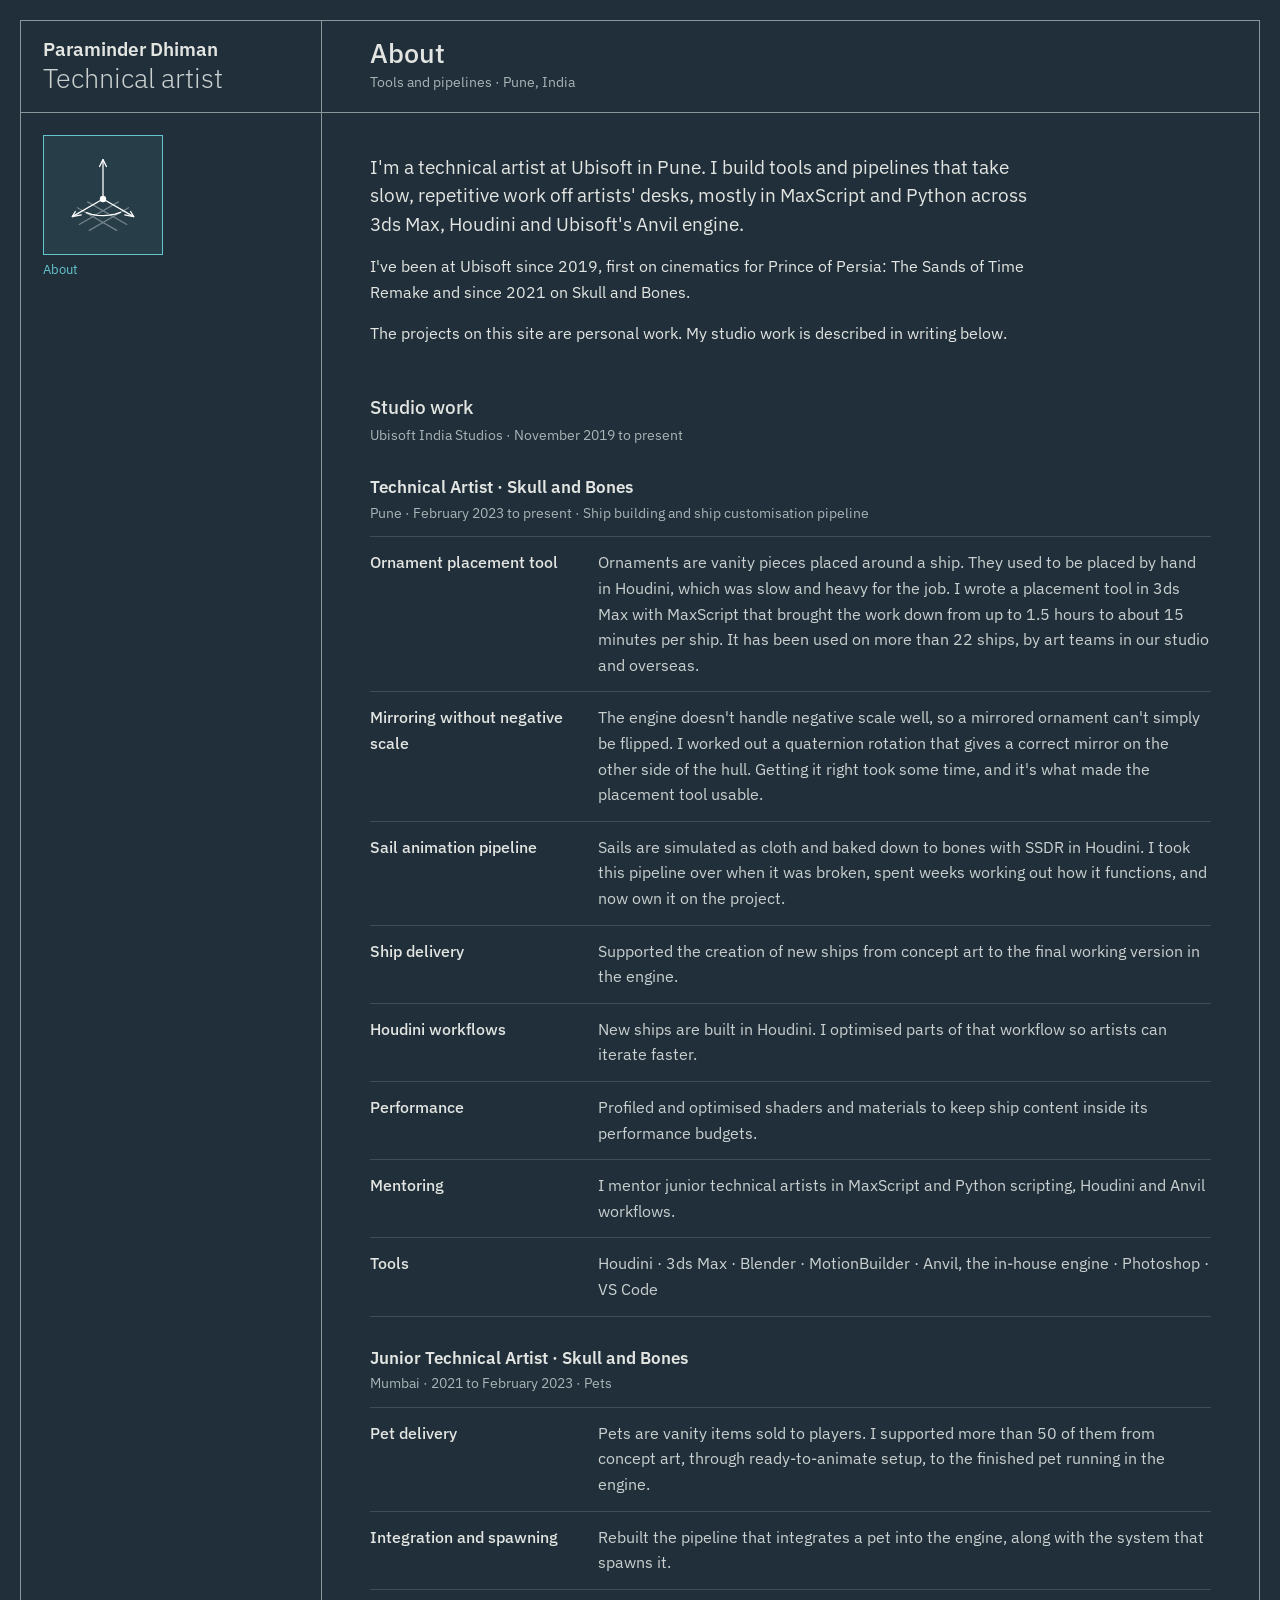
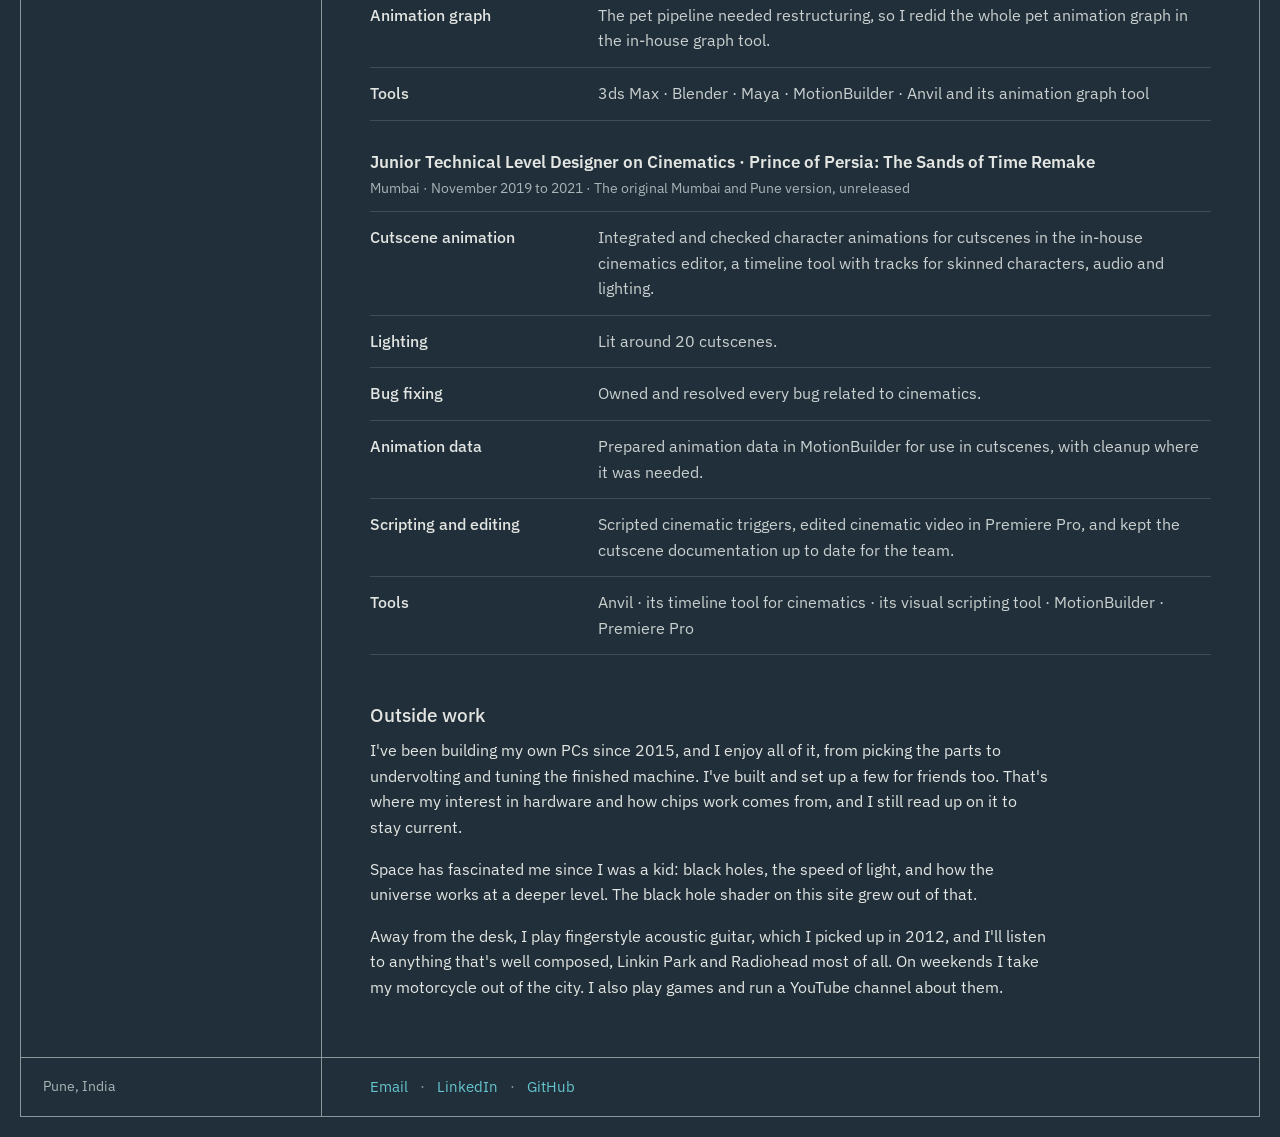
==== index.html @ 0caae8df "Added the outside work section" ====
<!doctype html>
<html lang="en">
<head>
  <meta charset="utf-8">
  <meta name="viewport" content="width=device-width, initial-scale=1">
  <title>Paraminder Dhiman · Technical artist</title>
  <meta name="description" content="Technical artist at Ubisoft Pune. Tools and pipelines in MaxScript and Python across 3ds Max, Houdini and Unreal Engine.">
  <link rel="icon" href="favicon.svg" type="image/svg+xml">
  <link rel="stylesheet" href="css/site.css">
</head>
<body data-page="about">

<div class="sheet">

  <header class="masthead">
    <a href="index.html">
      <span class="name">Paraminder Dhiman</span>
      <span class="role">Technical artist</span>
    </a>
  </header>

  <div class="pagehead">
    <h1>About</h1>
    <p class="meta">Tools and pipelines · Pune, India</p>
  </div>

  <nav class="rail" aria-label="Pages">
    <ul class="tiles" id="tiles"></ul>
    <noscript><p><a href="index.html">About</a></p></noscript>
  </nav>

  <main>
    <div class="prose">
      <p class="lead">I'm a technical artist at Ubisoft in Pune. I build tools and pipelines that take slow, repetitive work off artists' desks, mostly in MaxScript and Python across 3ds Max, Houdini and Ubisoft's Anvil engine.</p>
      <p>I've been at Ubisoft since 2019, first on cinematics for Prince of Persia: The Sands of Time Remake and since 2021 on Skull and Bones.</p>
      <p>The projects on this site are personal work. My studio work is described in writing below.</p>
    </div>

    <section id="studio">
      <h2>Studio work</h2>
      <p class="section-meta">Ubisoft India Studios · November 2019 to present</p>

      <article class="role-block">
        <h3>Technical Artist · Skull and Bones</h3>
        <p class="meta">Pune · February 2023 to present · Ship building and ship customisation pipeline</p>
        <dl class="entries">
          <div>
            <dt>Ornament placement tool</dt>
            <dd>Ornaments are vanity pieces placed around a ship. They used to be placed by hand in Houdini, which was slow and heavy for the job. I wrote a placement tool in 3ds Max with MaxScript that brought the work down from up to 1.5 hours to about 15 minutes per ship. It has been used on more than 22 ships, by art teams in our studio and overseas.</dd>
          </div>
          <div>
            <dt>Mirroring without negative scale</dt>
            <dd>The engine doesn't handle negative scale well, so a mirrored ornament can't simply be flipped. I worked out a quaternion rotation that gives a correct mirror on the other side of the hull. Getting it right took some time, and it's what made the placement tool usable.</dd>
          </div>
          <div>
            <dt>Sail animation pipeline</dt>
            <dd>Sails are simulated as cloth and baked down to bones with SSDR in Houdini. I took this pipeline over when it was broken, spent weeks working out how it functions, and now own it on the project.</dd>
          </div>
          <div>
            <dt>Ship delivery</dt>
            <dd>Supported the creation of new ships from concept art to the final working version in the engine.</dd>
          </div>
          <div>
            <dt>Houdini workflows</dt>
            <dd>New ships are built in Houdini. I optimised parts of that workflow so artists can iterate faster.</dd>
          </div>
          <div>
            <dt>Performance</dt>
            <dd>Profiled and optimised shaders and materials to keep ship content inside its performance budgets.</dd>
          </div>
          <div>
            <dt>Mentoring</dt>
            <dd>I mentor junior technical artists in MaxScript and Python scripting, Houdini and Anvil workflows.</dd>
          </div>
          <div>
            <dt>Tools</dt>
            <dd>Houdini · 3ds Max · Blender · MotionBuilder · Anvil, the in-house engine · Photoshop · VS Code</dd>
          </div>
        </dl>
      </article>

      <article class="role-block">
        <h3>Junior Technical Artist · Skull and Bones</h3>
        <p class="meta">Mumbai · 2021 to February 2023 · Pets</p>
        <dl class="entries">
          <div>
            <dt>Pet delivery</dt>
            <dd>Pets are vanity items sold to players. I supported more than 50 of them from concept art, through ready-to-animate setup, to the finished pet running in the engine.</dd>
          </div>
          <div>
            <dt>Integration and spawning</dt>
            <dd>Rebuilt the pipeline that integrates a pet into the engine, along with the system that spawns it.</dd>
          </div>
          <div>
            <dt>Animation graph</dt>
            <dd>The pet pipeline needed restructuring, so I redid the whole pet animation graph in the in-house graph tool.</dd>
          </div>
          <div>
            <dt>Tools</dt>
            <dd>3ds Max · Blender · Maya · MotionBuilder · Anvil and its animation graph tool</dd>
          </div>
        </dl>
      </article>

      <article class="role-block">
        <h3>Junior Technical Level Designer on Cinematics · Prince of Persia: The Sands of Time Remake</h3>
        <p class="meta">Mumbai · November 2019 to 2021 · The original Mumbai and Pune version, unreleased</p>
        <dl class="entries">
          <div>
            <dt>Cutscene animation</dt>
            <dd>Integrated and checked character animations for cutscenes in the in-house cinematics editor, a timeline tool with tracks for skinned characters, audio and lighting.</dd>
          </div>
          <div>
            <dt>Lighting</dt>
            <dd>Lit around 20 cutscenes.</dd>
          </div>
          <div>
            <dt>Bug fixing</dt>
            <dd>Owned and resolved every bug related to cinematics.</dd>
          </div>
          <div>
            <dt>Animation data</dt>
            <dd>Prepared animation data in MotionBuilder for use in cutscenes, with cleanup where it was needed.</dd>
          </div>
          <div>
            <dt>Scripting and editing</dt>
            <dd>Scripted cinematic triggers, edited cinematic video in Premiere Pro, and kept the cutscene documentation up to date for the team.</dd>
          </div>
          <div>
            <dt>Tools</dt>
            <dd>Anvil · its timeline tool for cinematics · its visual scripting tool · MotionBuilder · Premiere Pro</dd>
          </div>
        </dl>
      </article>
    </section>

    <section id="work">
      <h2>Personal projects</h2>
      <ul class="work" id="work-list"></ul>
    </section>

    <section id="outside">
      <h2>Outside work</h2>
      <div class="prose">
        <p>I've been building my own PCs since 2015, and I enjoy all of it, from picking the parts to undervolting and tuning the finished machine. I've built and set up a few for friends too. That's where my interest in hardware and how chips work comes from, and I still read up on it to stay current.</p>
        <p>Space has fascinated me since I was a kid: black holes, the speed of light, and how the universe works at a deeper level. The black hole shader on this site grew out of that.</p>
        <p>Away from the desk, I play fingerstyle acoustic guitar, which I picked up in 2012, and I'll listen to anything that's well composed, Linkin Park and Radiohead most of all. On weekends I take my motorcycle out of the city. I also play games and run a YouTube channel about them.</p>
      </div>
    </section>
  </main>

  <div class="foot-place">Pune, India</div>

  <footer class="foot-links">
    <a href="mailto:paramindersd@gmail.com">Email</a>
    <span class="dot" aria-hidden="true">·</span>
    <a href="https://www.linkedin.com/in/paraminder-dhiman">LinkedIn</a>
    <span class="dot" aria-hidden="true">·</span>
    <a href="https://github.com/paraminder-dhiman">GitHub</a>
  </footer>

</div>

<script src="js/projects.js"></script>
<script src="js/site.js"></script>
</body>
</html>
---- css/site.css ----
/* Paraminder Dhiman · portfolio
   One stylesheet for every page. Colours and sizes live in :root. */

@font-face { font-family: "IBM Plex Sans"; font-weight: 300; font-display: swap; src: url("../fonts/ibm-plex-sans-latin-300-normal.woff2") format("woff2"); }
@font-face { font-family: "IBM Plex Sans"; font-weight: 400; font-display: swap; src: url("../fonts/ibm-plex-sans-latin-400-normal.woff2") format("woff2"); }
@font-face { font-family: "IBM Plex Sans"; font-weight: 500; font-display: swap; src: url("../fonts/ibm-plex-sans-latin-500-normal.woff2") format("woff2"); }
@font-face { font-family: "IBM Plex Sans"; font-weight: 600; font-display: swap; src: url("../fonts/ibm-plex-sans-latin-600-normal.woff2") format("woff2"); }

:root {
  --ground: #212f3a;      /* page background */
  --rule: #8a979b;        /* frame lines */
  --hair: #3d4e59;        /* quiet dividers inside the content */
  --text: #e2e5e1;
  --soft: #c9d0cf;        /* tiles and the role line */
  --muted: #a9b4b6;       /* captions and secondary text */
  --accent: #63c5ce;
  --accent-hi: #9be0e6;
  --rail: 300px;          /* width of the tile column */
  --edge: 20px;           /* space between the frame and the window */
}

* { box-sizing: border-box; }

html { background: var(--ground); }

body {
  margin: 0;
  background: var(--ground);
  color: var(--text);
  font: 400 16px/1.6 "IBM Plex Sans", system-ui, sans-serif;
  -webkit-text-size-adjust: 100%;
}

::selection { background: var(--accent); color: var(--ground); }

a { color: var(--accent); text-underline-offset: 3px; }
a:hover { color: var(--accent-hi); }
a:focus-visible { outline: 2px solid var(--accent); outline-offset: 3px; }

/* ---------- The frame ----------
   A grid whose 1px gaps show the rule colour behind it. */

.sheet {
  margin: var(--edge);
  min-height: calc(100vh - 2 * var(--edge));
  min-height: calc(100dvh - 2 * var(--edge));
  display: grid;
  grid-template-columns: var(--rail) minmax(0, 1fr);
  grid-template-rows: auto 1fr auto;
  gap: 1px;
  background: var(--rule);
  border: 1px solid var(--rule);
}

.sheet > * { background: var(--ground); min-width: 0; }

/* ---------- Header ---------- */

.masthead { padding: 16px 22px 18px; }
.masthead a { display: block; color: var(--text); text-decoration: none; }
.masthead .name { display: block; font-size: 19px; font-weight: 600; line-height: 1.3; }
.masthead .role { display: block; font-size: 27px; font-weight: 300; line-height: 1.15; color: var(--soft); }
.masthead a:hover .name,
.masthead a:hover .role { color: var(--accent); }

.pagehead { padding: 16px 48px 18px; display: flex; flex-direction: column; justify-content: center; }
.pagehead h1 { margin: 0; font-size: 27px; font-weight: 500; line-height: 1.2; }
.pagehead .meta { margin: 2px 0 0; font-size: 14px; color: var(--muted); }

/* ---------- Tile rail ---------- */

.rail { padding: 22px; }

.tiles {
  list-style: none;
  margin: 0;
  padding: 0;
  display: grid;
  grid-template-columns: repeat(2, minmax(0, 1fr));
  gap: 18px 16px;
}

.tile { display: block; color: var(--soft); text-decoration: none; }
.tile:hover, .tile:focus-visible { color: var(--accent); }

.tile-box {
  position: relative;
  display: block;
  aspect-ratio: 1 / 1;
  border: 1px solid currentColor;
  overflow: hidden;
}

/* Line art: white lines on a clear background, toned down a little until hovered. */
.tile-line {
  position: absolute;
  inset: 0;
  width: 100%;
  height: 100%;
  opacity: 0.8;
}
.tile:hover .tile-line,
.tile:focus-visible .tile-line,
.tile[aria-current] .tile-line { opacity: 1; }

/* Rendered image: hidden until hover, keyboard focus, or the tile's own page. */
.tile-img {
  position: absolute;
  inset: 0;
  width: 100%;
  height: 100%;
  object-fit: cover;
  opacity: 0;
  transition: opacity 0.18s ease;
}
.tile:hover .tile-img,
.tile:focus-visible .tile-img,
.tile[aria-current] .tile-img { opacity: 1; }

.tile-name { display: block; margin-top: 7px; font-size: 13px; line-height: 1.3; }

.tile[aria-current] { color: var(--accent); }
.tile[aria-current] .tile-box { background: rgba(99, 197, 206, 0.09); }

/* Draft and planned projects only ever appear in a local preview. */
.tile.is-planned { opacity: 0.55; cursor: default; }
.tile.is-planned:hover { color: var(--soft); }
.tile.is-planned:hover .tile-line { opacity: 0.8; }
.tag { color: var(--muted); }

/* ---------- Content ---------- */

main { padding: 40px 48px 56px; }

.prose { max-width: 680px; }
.prose p { margin: 0 0 16px; }
.prose p:last-child { margin-bottom: 0; }
.lead { font-size: 19px; line-height: 1.5; }

h2 { margin: 48px 0 10px; font-size: 19px; font-weight: 500; line-height: 1.3; }

.work { list-style: none; margin: 0; padding: 0; max-width: 700px; border-top: 1px solid var(--hair); }
.work li { border-bottom: 1px solid var(--hair); }
.work a, .work .row {
  display: flex;
  flex-wrap: wrap;
  justify-content: space-between;
  align-items: baseline;
  gap: 4px 24px;
  padding: 13px 0;
  text-decoration: none;
}
.work .w-title { font-size: 17px; }
.work .w-meta { font-size: 14px; color: var(--muted); }
.work .row { color: var(--muted); }

.empty { color: var(--muted); max-width: 680px; }

/* Images, clips and captions on project pages. */
figure { margin: 28px 0; max-width: 760px; }
figure img, figure video { display: block; width: 100%; height: auto; }
figcaption { margin-top: 8px; font-size: 14px; color: var(--muted); }

/* ---------- Studio work on the About page, and spec lists on project pages ---------- */

.section-meta { margin: -6px 0 0; font-size: 14px; color: var(--muted); }

.role-block { margin-top: 30px; max-width: 860px; }
.role-block h3 { margin: 0; font-size: 17px; font-weight: 600; line-height: 1.35; }
.role-block .meta { margin: 3px 0 12px; font-size: 14px; color: var(--muted); }

/* A two-column list: a short label on the left, the detail on the right. */
.entries { margin: 0; max-width: 860px; border-top: 1px solid var(--hair); }
.entries > div {
  display: grid;
  grid-template-columns: 200px minmax(0, 1fr);
  gap: 4px 28px;
  padding: 13px 0;
  border-bottom: 1px solid var(--hair);
}
.entries dt { font-weight: 500; }
.entries dd { margin: 0; color: var(--soft); }

/* ---------- Diagrams ---------- */

.diagram { margin: 20px 0 8px; max-width: 860px; overflow-x: auto; }
.diagram svg { display: block; width: 100%; min-width: 640px; height: auto; font-family: inherit; }
.diagram .box { fill: none; stroke: var(--rule); stroke-width: 1; }
.diagram .chip { fill: rgba(99, 197, 206, 0.07); stroke: var(--hair); stroke-width: 1; }
.diagram .wire { fill: none; stroke: var(--muted); stroke-width: 1; }
.diagram .head { fill: var(--muted); }
.diagram text { fill: var(--text); font-size: 13px; }
.diagram .t-title { font-weight: 600; }
.diagram .t-soft { fill: var(--muted); font-size: 12px; }
.caption { margin: 0; font-size: 14px; color: var(--muted); max-width: 680px; }

/* ---------- Footer ---------- */

.foot-place { padding: 6px 22px; display: flex; align-items: center; font-size: 14px; color: var(--muted); }

.foot-links { padding: 6px 48px; display: flex; flex-wrap: wrap; align-items: center; gap: 0 12px; font-size: 15px; }
.foot-links a { display: inline-block; padding: 11px 0; text-decoration: none; }
.foot-links .dot { color: var(--rule); }

/* ---------- Small screens ----------
   One column: name, tiles, page title, content, footer. */

@media (max-width: 760px) {
  :root { --edge: 10px; }
  .sheet { grid-template-columns: minmax(0, 1fr); grid-template-rows: none; }
  .masthead { order: 1; padding: 14px 18px 16px; }
  .rail { order: 2; padding: 16px 18px; }
  .pagehead { order: 3; padding: 14px 18px 16px; }
  main { order: 4; padding: 26px 18px 40px; }
  .foot-place { order: 5; padding: 12px 18px; }
  .foot-links { order: 6; padding: 4px 18px; }
  .tiles { grid-template-columns: repeat(auto-fill, minmax(76px, 1fr)); gap: 14px 12px; }
  .masthead .role, .pagehead h1 { font-size: 24px; }
  .entries > div { grid-template-columns: minmax(0, 1fr); }
}

@media (prefers-reduced-motion: reduce) {
  .tile-img { transition: none; }
}
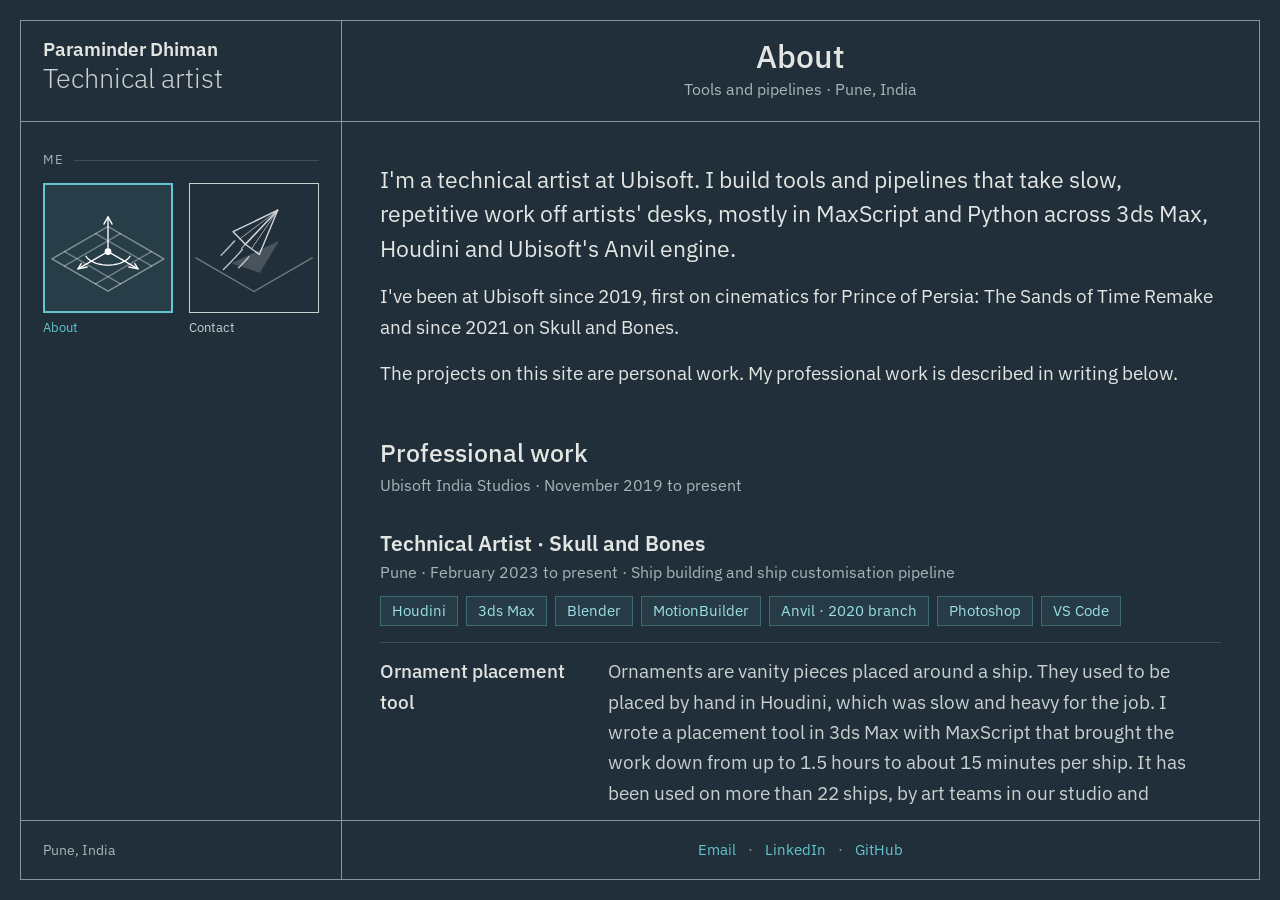
==== commit 717d32ab: "Added contact page with few text changes and pdf" ====
--- a/index.html
+++ b/index.html
@@ -4,7 +4,7 @@
   <meta charset="utf-8">
   <meta name="viewport" content="width=device-width, initial-scale=1">
   <title>Paraminder Dhiman · Technical artist</title>
-  <meta name="description" content="Technical artist at Ubisoft Pune. Tools and pipelines in MaxScript and Python across 3ds Max, Houdini and Unreal Engine.">
+  <meta name="description" content="Technical artist at Ubisoft. Tools and pipelines in MaxScript and Python across 3ds Max, Houdini and Unreal Engine.">
   <link rel="icon" href="favicon.svg" type="image/svg+xml">
   <link rel="stylesheet" href="css/site.css">
 </head>
@@ -31,18 +31,19 @@
 
   <main>
     <div class="prose">
-      <p class="lead">I'm a technical artist at Ubisoft in Pune. I build tools and pipelines that take slow, repetitive work off artists' desks, mostly in MaxScript and Python across 3ds Max, Houdini and Ubisoft's Anvil engine.</p>
+      <p class="lead">I'm a technical artist at Ubisoft. I build tools and pipelines that take slow, repetitive work off artists' desks, mostly in MaxScript and Python across 3ds Max, Houdini and Ubisoft's Anvil engine.</p>
       <p>I've been at Ubisoft since 2019, first on cinematics for Prince of Persia: The Sands of Time Remake and since 2021 on Skull and Bones.</p>
-      <p>The projects on this site are personal work. My studio work is described in writing below.</p>
+      <p>The projects on this site are personal work. My professional work is described in writing below.</p>
     </div>
 
-    <section id="studio">
-      <h2>Studio work</h2>
+    <section id="professional">
+      <h2>Professional work</h2>
       <p class="section-meta">Ubisoft India Studios · November 2019 to present</p>
 
       <article class="role-block">
         <h3>Technical Artist · Skull and Bones</h3>
         <p class="meta">Pune · February 2023 to present · Ship building and ship customisation pipeline</p>
+        <ul class="tools" aria-label="Tools"><li>Houdini</li><li>3ds Max</li><li>Blender</li><li>MotionBuilder</li><li>Anvil · 2020 branch</li><li>Photoshop</li><li>VS Code</li></ul>
         <dl class="entries">
           <div>
             <dt>Ornament placement tool</dt>
@@ -72,16 +73,13 @@
             <dt>Mentoring</dt>
             <dd>I mentor junior technical artists in MaxScript and Python scripting, Houdini and Anvil workflows.</dd>
           </div>
-          <div>
-            <dt>Tools</dt>
-            <dd>Houdini · 3ds Max · Blender · MotionBuilder · Anvil, the in-house engine · Photoshop · VS Code</dd>
-          </div>
         </dl>
       </article>
 
       <article class="role-block">
         <h3>Junior Technical Artist · Skull and Bones</h3>
         <p class="meta">Mumbai · 2021 to February 2023 · Pets</p>
+        <ul class="tools" aria-label="Tools"><li>3ds Max</li><li>Blender</li><li>Maya</li><li>MotionBuilder</li><li>Anvil · 2020 branch</li><li>Anvil animation graph tool</li></ul>
         <dl class="entries">
           <div>
             <dt>Pet delivery</dt>
@@ -95,16 +93,13 @@
             <dt>Animation graph</dt>
             <dd>The pet pipeline needed restructuring, so I redid the whole pet animation graph in the in-house graph tool.</dd>
           </div>
-          <div>
-            <dt>Tools</dt>
-            <dd>3ds Max · Blender · Maya · MotionBuilder · Anvil and its animation graph tool</dd>
-          </div>
         </dl>
       </article>
 
       <article class="role-block">
-        <h3>Junior Technical Level Designer on Cinematics · Prince of Persia: The Sands of Time Remake</h3>
+        <h3>Junior Technical Level Designer (Cinematics) · Prince of Persia: The Sands of Time Remake</h3>
         <p class="meta">Mumbai · November 2019 to 2021 · The original Mumbai and Pune version, unreleased</p>
+        <ul class="tools" aria-label="Tools"><li>Anvil · 2016 branch</li><li>Anvil cinematics timeline tool</li><li>Anvil visual scripting</li><li>MotionBuilder</li><li>Premiere Pro</li></ul>
         <dl class="entries">
           <div>
             <dt>Cutscene animation</dt>
@@ -125,10 +120,6 @@
           <div>
             <dt>Scripting and editing</dt>
             <dd>Scripted cinematic triggers, edited cinematic video in Premiere Pro, and kept the cutscene documentation up to date for the team.</dd>
-          </div>
-          <div>
-            <dt>Tools</dt>
-            <dd>Anvil · its timeline tool for cinematics · its visual scripting tool · MotionBuilder · Premiere Pro</dd>
           </div>
         </dl>
       </article>
--- a/css/site.css
+++ b/css/site.css
@@ -15,7 +15,9 @@
   --muted: #a9b4b6;       /* captions and secondary text */
   --accent: #63c5ce;
   --accent-hi: #9be0e6;
-  --rail: 300px;          /* width of the tile column */
+  --rail: clamp(320px, 24vw, 460px);   /* width of the tile column · grows with the window, from 320 to 460 */
+  --column: 1200px;       /* widest the text column gets */
+  --side: clamp(28px, 3vw, 48px);      /* space on each side of the text column */
   --edge: 20px;           /* space between the frame and the window */
 }
 
@@ -27,7 +29,7 @@
   margin: 0;
   background: var(--ground);
   color: var(--text);
-  font: 400 16px/1.6 "IBM Plex Sans", system-ui, sans-serif;
+  font: 400 19px/1.6 "IBM Plex Sans", system-ui, sans-serif;
   -webkit-text-size-adjust: 100%;
 }
 
@@ -63,13 +65,13 @@
 .masthead a:hover .name,
 .masthead a:hover .role { color: var(--accent); }
 
-.pagehead { padding: 16px 48px 18px; display: flex; flex-direction: column; justify-content: center; }
-.pagehead h1 { margin: 0; font-size: 27px; font-weight: 500; line-height: 1.2; }
-.pagehead .meta { margin: 2px 0 0; font-size: 14px; color: var(--muted); }
+.pagehead { padding: 16px var(--side) 18px; display: flex; flex-direction: column; justify-content: center; text-align: center; }
+.pagehead h1 { margin: 0; font-size: 32px; font-weight: 500; line-height: 1.2; }
+.pagehead .meta { margin: 2px 0 0; font-size: 16px; color: var(--muted); }
 
 /* ---------- Tile rail ---------- */
 
-.rail { padding: 22px; }
+.rail { padding: clamp(22px, 1.7vw, 28px); }
 
 .tiles {
   list-style: none;
@@ -77,11 +79,11 @@
   padding: 0;
   display: grid;
   grid-template-columns: repeat(2, minmax(0, 1fr));
-  gap: 18px 16px;
+  gap: clamp(18px, 1.4vw, 24px) clamp(16px, 1.25vw, 22px);
 }
 
 .tile { display: block; color: var(--soft); text-decoration: none; }
-.tile:hover, .tile:focus-visible { color: var(--accent); }
+.tile:hover, .tile:focus-visible, .tile.is-hovered { color: var(--accent); }
 
 .tile-box {
   position: relative;
@@ -101,6 +103,7 @@
 }
 .tile:hover .tile-line,
 .tile:focus-visible .tile-line,
+.tile.is-hovered .tile-line,
 .tile[aria-current] .tile-line { opacity: 1; }
 
 /* Rendered image: hidden until hover, keyboard focus, or the tile's own page. */
@@ -113,14 +116,54 @@
   opacity: 0;
   transition: opacity 0.18s ease;
 }
+/* With line drawing on hover, the render waits for the lines before fading in. */
+.draws-on-hover:hover .tile-img { transition-delay: 0.45s; transition-duration: 0.3s; }
+
 .tile:hover .tile-img,
 .tile:focus-visible .tile-img,
+.tile.is-hovered .tile-img,
 .tile[aria-current] .tile-img { opacity: 1; }
 
-.tile-name { display: block; margin-top: 7px; font-size: 13px; line-height: 1.3; }
+.tile-name { display: block; margin-top: 7px; font-size: clamp(13px, 0.95vw, 15px); line-height: 1.3; }
 
 .tile[aria-current] { color: var(--accent); }
 .tile[aria-current] .tile-box { background: rgba(99, 197, 206, 0.09); }
+
+/* Optional · show the render only while hovering, also on the current page's tile.
+   Switched on in js/site.js (RENDER_ON_HOVER_ONLY). Touch screens keep the current page's render,
+   because they have no hover. */
+@media (hover: hover) {
+  .hover-only .tile[aria-current]:not(:hover):not(:focus-visible):not(.is-hovered) .tile-img { opacity: 0; }
+}
+
+/* With the switch on, the current page's tile gets a thicker border instead. */
+.hover-only .tile[aria-current] .tile-box { border-width: 2px; }
+
+/* Group headings in the rail: a small label with a line, spanning both columns. */
+.rail-group {
+  grid-column: 1 / -1;
+  list-style: none;
+  display: flex;
+  align-items: center;
+  gap: 10px;
+  margin: 6px 0 -6px;
+  font-size: 13px;
+  letter-spacing: 0.08em;
+  text-transform: uppercase;
+  color: var(--muted);
+}
+.rail-group:not(:first-child) { margin-top: 10px; }
+.rail-group::after { content: ""; flex: 1; border-top: 1px solid var(--hair); }
+
+/* Hovering and leaving a tile (the effect is picked in js/site.js). */
+.tile.is-leaving .tile-img { opacity: 1; transition: none; }
+@media (hover: hover) { .hover-only .tile.is-leaving[aria-current] .tile-img { opacity: 1; } }
+
+/* lines · the line art draws on top while the render fades underneath */
+.leave-lines .tile.is-leaving .tile-line,
+.leave-lines .tile.is-entering .tile-line { z-index: 1; opacity: 1; }
+.leave-lines .tile.is-leaving .tile-img { animation: tile-fade 0.6s ease-in 0.05s forwards; }
+@keyframes tile-fade { from { opacity: 1; } to { opacity: 0; } }
 
 /* Draft and planned projects only ever appear in a local preview. */
 .tile.is-planned { opacity: 0.55; cursor: default; }
@@ -130,16 +173,22 @@
 
 /* ---------- Content ---------- */
 
-main { padding: 40px 48px 56px; }
-
-.prose { max-width: 680px; }
+/* The content sits in one centred column: the side padding grows so the column is never wider than --column. */
+main {
+  padding-top: 40px;
+  padding-bottom: 56px;
+  padding-left: max(var(--side), calc((100% - var(--column)) / 2));
+  padding-right: max(var(--side), calc((100% - var(--column)) / 2));
+}
+
+.prose { max-width: var(--column); }
 .prose p { margin: 0 0 16px; }
 .prose p:last-child { margin-bottom: 0; }
-.lead { font-size: 19px; line-height: 1.5; }
-
-h2 { margin: 48px 0 10px; font-size: 19px; font-weight: 500; line-height: 1.3; }
-
-.work { list-style: none; margin: 0; padding: 0; max-width: 700px; border-top: 1px solid var(--hair); }
+.lead { font-size: 23px; line-height: 1.5; }
+
+h2 { margin: 48px 0 10px; font-size: 25px; font-weight: 500; line-height: 1.3; }
+
+.work { list-style: none; margin: 0; padding: 0; max-width: var(--column); border-top: 1px solid var(--hair); }
 .work li { border-bottom: 1px solid var(--hair); }
 .work a, .work .row {
   display: flex;
@@ -150,27 +199,73 @@
   padding: 13px 0;
   text-decoration: none;
 }
-.work .w-title { font-size: 17px; }
-.work .w-meta { font-size: 14px; color: var(--muted); }
+.work .w-title { font-size: 20px; }
+.work .w-meta { font-size: 16px; color: var(--muted); }
 .work .row { color: var(--muted); }
-
-.empty { color: var(--muted); max-width: 680px; }
+.work .work-group {
+  padding: 22px 0 8px;
+  font-size: 13px;
+  letter-spacing: 0.08em;
+  text-transform: uppercase;
+  color: var(--muted);
+}
+.work .work-group:first-child { padding-top: 12px; }
+
+/* Tools used in a role: highlighted as small tags under the role line. */
+.tools { list-style: none; margin: 0 0 16px; padding: 0; display: flex; flex-wrap: wrap; gap: 8px; }
+.tools li {
+  padding: 3px 11px;
+  font-size: 15px;
+  line-height: 1.5;
+  color: var(--accent-hi);
+  background: rgba(99, 197, 206, 0.08);
+  border: 1px solid rgba(99, 197, 206, 0.35);
+}
+
+/* The short contact line at the end of every page. */
+.contact-note { margin: 64px 0 0; padding-top: 22px; border-top: 1px solid var(--hair); max-width: var(--column); color: var(--soft); }
+
+/* The Contact page. */
+.contact-actions { display: flex; flex-wrap: wrap; align-items: center; gap: 10px 16px; margin: 28px 0 0; }
+.contact-button {
+  display: inline-block;
+  padding: 5px 14px;
+  font-size: 16px;
+  border: 1px solid var(--accent);
+  color: var(--accent);
+  text-decoration: none;
+}
+.contact-button:hover { background: var(--accent); color: var(--ground); }
+.contact-address { color: var(--text); user-select: all; }
+.contact-hint { font-size: 15px; color: var(--muted); }
+.contact-actions + .contact-actions { margin-top: 14px; }
+.entries.contact-list { margin-top: 36px; max-width: var(--column); }
+.contact-list a { text-decoration: none; }
+
+.empty { color: var(--muted); }
 
 /* Images, clips and captions on project pages. */
-figure { margin: 28px 0; max-width: 760px; }
+figure { margin: 28px 0; }
 figure img, figure video { display: block; width: 100%; height: auto; }
-figcaption { margin-top: 8px; font-size: 14px; color: var(--muted); }
+figcaption { margin-top: 8px; font-size: 16px; color: var(--muted); }
+
+/* Text beside a small screenshot, such as a tool's panel. Stacks on narrow screens. */
+.split { display: grid; grid-template-columns: minmax(0, 1fr) max-content; gap: 40px; align-items: start; max-width: var(--column); }
+.split figure { margin: 4px 0 0; }
+.split figure img { width: 246px; }         /* half the screenshot's pixel width, so it stays sharp on high-density screens */
+.split.wide figure img { width: 380px; }    /* for screenshots taken at the normal interface scale */
+@media (max-width: 760px) { .split { grid-template-columns: 1fr; gap: 20px; } .split figure img { max-width: 100%; height: auto; } }
 
 /* ---------- Studio work on the About page, and spec lists on project pages ---------- */
 
-.section-meta { margin: -6px 0 0; font-size: 14px; color: var(--muted); }
-
-.role-block { margin-top: 30px; max-width: 860px; }
-.role-block h3 { margin: 0; font-size: 17px; font-weight: 600; line-height: 1.35; }
-.role-block .meta { margin: 3px 0 12px; font-size: 14px; color: var(--muted); }
+.section-meta { margin: -6px 0 0; font-size: 16px; color: var(--muted); }
+
+.role-block { margin-top: 30px; }
+.role-block h3 { margin: 0; font-size: 21px; font-weight: 600; line-height: 1.35; }
+.role-block .meta { margin: 3px 0 10px; font-size: 16px; color: var(--muted); }
 
 /* A two-column list: a short label on the left, the detail on the right. */
-.entries { margin: 0; max-width: 860px; border-top: 1px solid var(--hair); }
+.entries { margin: 0; border-top: 1px solid var(--hair); }
 .entries > div {
   display: grid;
   grid-template-columns: 200px minmax(0, 1fr);
@@ -183,7 +278,7 @@
 
 /* ---------- Diagrams ---------- */
 
-.diagram { margin: 20px 0 8px; max-width: 860px; overflow-x: auto; }
+.diagram { margin: 20px 0 8px; overflow-x: auto; }
 .diagram svg { display: block; width: 100%; min-width: 640px; height: auto; font-family: inherit; }
 .diagram .box { fill: none; stroke: var(--rule); stroke-width: 1; }
 .diagram .chip { fill: rgba(99, 197, 206, 0.07); stroke: var(--hair); stroke-width: 1; }
@@ -192,15 +287,78 @@
 .diagram text { fill: var(--text); font-size: 13px; }
 .diagram .t-title { font-weight: 600; }
 .diagram .t-soft { fill: var(--muted); font-size: 12px; }
-.caption { margin: 0; font-size: 14px; color: var(--muted); max-width: 680px; }
+.caption { margin: 0; font-size: 16px; color: var(--muted); }
+
+/* ---------- Video ----------
+   A poster with a play button. Clicking plays the video in place; from disk it opens YouTube. */
+
+.video { margin: 28px 0 8px; }
+.video-link, .video iframe {
+  display: block;
+  position: relative;
+  width: 100%;
+  aspect-ratio: 16 / 9;
+  background: #10181e;
+  border: 1px solid var(--hair);
+  overflow: hidden;
+}
+.video-link img { position: absolute; inset: 0; width: 100%; height: 100%; object-fit: cover; }
+.video-play {
+  position: absolute;
+  left: 50%;
+  top: 50%;
+  width: 64px;
+  height: 64px;
+  margin: -32px 0 0 -32px;
+  display: flex;
+  align-items: center;
+  justify-content: center;
+  border: 1px solid var(--text);
+  background: rgba(33, 47, 58, 0.82);
+  color: var(--text);
+}
+.video-link:hover .video-play, .video-link:focus-visible .video-play { border-color: var(--accent); color: var(--accent); }
+
+.visually-hidden {
+  position: absolute;
+  width: 1px;
+  height: 1px;
+  overflow: hidden;
+  clip-path: inset(50%);
+  white-space: nowrap;
+}
 
 /* ---------- Footer ---------- */
 
 .foot-place { padding: 6px 22px; display: flex; align-items: center; font-size: 14px; color: var(--muted); }
 
-.foot-links { padding: 6px 48px; display: flex; flex-wrap: wrap; align-items: center; gap: 0 12px; font-size: 15px; }
+.foot-links { padding: 6px var(--side); display: flex; flex-wrap: wrap; align-items: center; justify-content: center; gap: 0 12px; font-size: 15px; }
 .foot-links a { display: inline-block; padding: 11px 0; text-decoration: none; }
 .foot-links .dot { color: var(--rule); }
+
+main:focus { outline: none; }   /* the content is focused quietly on load for keyboard scrolling; no ring for that */
+
+/* ---------- Fixed frame on larger screens ----------
+   The frame fills the window and stays put. Only the content scrolls, and the tile rail
+   scrolls on its own once there are more tiles than fit. The header and footer always show.
+   Phones and very short windows keep the normal page scroll below. */
+
+@media (min-width: 761px) and (min-height: 560px) {
+  html, body { height: 100%; overflow: hidden; }
+  .sheet {
+    height: calc(100vh - 2 * var(--edge));
+    height: calc(100dvh - 2 * var(--edge));
+    min-height: 0;
+    grid-template-rows: auto minmax(0, 1fr) auto;
+  }
+  .rail, main {
+    overflow-y: auto;
+    overscroll-behavior: contain;
+    scrollbar-width: thin;
+    scrollbar-color: var(--hair) transparent;
+  }
+
+}
 
 /* ---------- Small screens ----------
    One column: name, tiles, page title, content, footer. */
@@ -216,6 +374,10 @@
   .foot-links { order: 6; padding: 4px 18px; }
   .tiles { grid-template-columns: repeat(auto-fill, minmax(76px, 1fr)); gap: 14px 12px; }
   .masthead .role, .pagehead h1 { font-size: 24px; }
+  body { font-size: 17px; }
+  .lead { font-size: 20px; }
+  h2 { font-size: 22px; }
+  .role-block h3 { font-size: 19px; }
   .entries > div { grid-template-columns: minmax(0, 1fr); }
 }
 
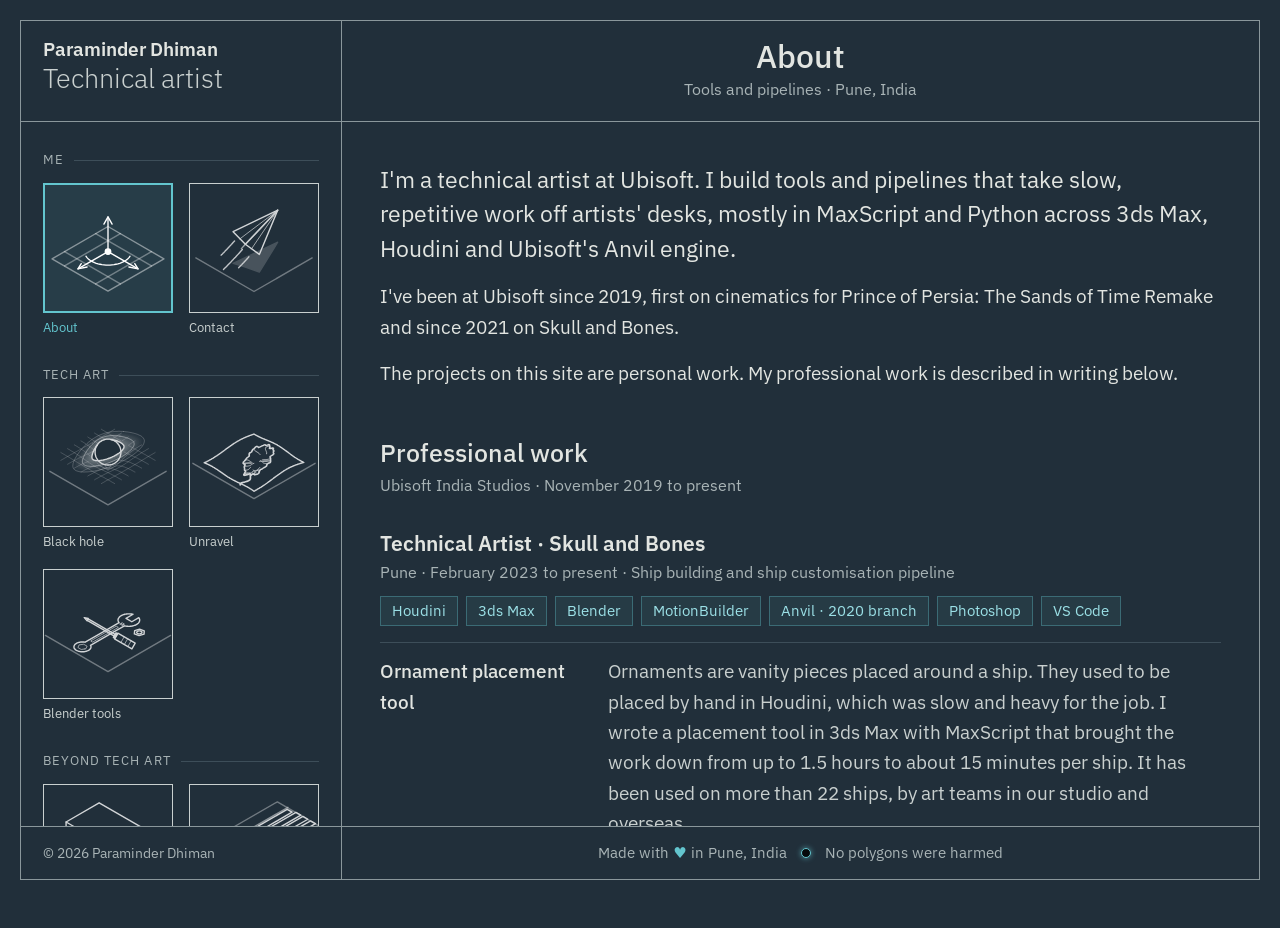
==== commit 06b72907: "Added easter egg in the footer. Added more details on behind this site. Added mobile improvements." ====
--- a/index.html
+++ b/index.html
@@ -140,14 +140,12 @@
     </section>
   </main>
 
-  <div class="foot-place">Pune, India</div>
+  <div class="foot-place">© 2026 Paraminder Dhiman</div>
 
-  <footer class="foot-links">
-    <a href="mailto:paramindersd@gmail.com">Email</a>
-    <span class="dot" aria-hidden="true">·</span>
-    <a href="https://www.linkedin.com/in/paraminder-dhiman">LinkedIn</a>
-    <span class="dot" aria-hidden="true">·</span>
-    <a href="https://github.com/paraminder-dhiman">GitHub</a>
+  <footer class="foot-note">
+    <span class="egg-side">Made with <span class="heart">♥</span> in Pune, India</span>
+    <button class="egg-dot" type="button" aria-label="A very small black hole"></button>
+    <span class="egg-side">No polygons were harmed</span>
   </footer>
 
 </div>
--- a/css/site.css
+++ b/css/site.css
@@ -164,6 +164,9 @@
 .leave-lines .tile.is-entering .tile-line { z-index: 1; opacity: 1; }
 .leave-lines .tile.is-leaving .tile-img { animation: tile-fade 0.6s ease-in 0.05s forwards; }
 @keyframes tile-fade { from { opacity: 1; } to { opacity: 0; } }
+
+/* The phone menu's button and header only show on small screens (see the end of this file). */
+.menu-button, .menu-head { display: none; }
 
 /* Draft and planned projects only ever appear in a local preview. */
 .tile.is-planned { opacity: 0.55; cursor: default; }
@@ -332,9 +335,36 @@
 
 .foot-place { padding: 6px 22px; display: flex; align-items: center; font-size: 14px; color: var(--muted); }
 
-.foot-links { padding: 6px var(--side); display: flex; flex-wrap: wrap; align-items: center; justify-content: center; gap: 0 12px; font-size: 15px; }
-.foot-links a { display: inline-block; padding: 11px 0; text-decoration: none; }
-.foot-links .dot { color: var(--rule); }
+/* The footer line, with a small black hole for a separator. Clicking it is in js/site.js. */
+.foot-note { padding: 14px var(--side); display: flex; flex-wrap: wrap; align-items: center; justify-content: center; gap: 4px 14px; font-size: 15px; color: var(--muted); }
+.foot-note .heart { color: var(--accent); }
+.foot-note { position: relative; isolation: isolate; }   /* the letters, the hole and its effects stack against each other only */
+.egg-side { white-space: nowrap; }
+.egg-ch { display: inline-block; position: relative; z-index: 3; white-space: pre; }
+
+/* The black hole: black, with a teal rim and a soft teal glow. */
+.egg-dot {
+  position: relative;
+  z-index: 2;
+  width: 10px;
+  height: 10px;
+  padding: 0;
+  border: 1px solid var(--accent);
+  border-radius: 50%;
+  background: #05080a;
+  box-shadow: 0 0 5px 1px rgba(99, 197, 206, 0.45);
+  cursor: pointer;
+  transition: box-shadow 0.3s ease;
+}
+.egg-dot::before { content: ""; display: block; width: 28px; height: 28px; margin: -10px; border-radius: 50%; }   /* a bigger target for fingers */
+.egg-dot:hover, .egg-dot:focus-visible, .egg-dot.is-awake { box-shadow: 0 0 8px 2px rgba(99, 197, 206, 0.65); }
+.egg-dot:focus-visible { outline: 2px solid var(--accent); outline-offset: 4px; }
+.is-swallowing .egg-dot { transition: none; }
+
+/* Its effects: smoke behind the hole, the ring of light in front. Drawn in js/site.js. */
+.egg-fx { position: absolute; pointer-events: none; }
+.egg-smoke { z-index: 1; }
+.egg-ring { z-index: 4; }
 
 main:focus { outline: none; }   /* the content is focused quietly on load for keyboard scrolling; no ring for that */
 
@@ -361,26 +391,121 @@
 }
 
 /* ---------- Small screens ----------
-   One column: name, tiles, page title, content, footer. */
+   One column: name, page title, content, footer. The tiles move into a full-screen menu
+   behind the Projects button, laid out like Windows Phone's live tiles. */
 
 @media (max-width: 760px) {
   :root { --edge: 10px; }
   .sheet { grid-template-columns: minmax(0, 1fr); grid-template-rows: none; }
-  .masthead { order: 1; padding: 14px 18px 16px; }
-  .rail { order: 2; padding: 16px 18px; }
   .pagehead { order: 3; padding: 14px 18px 16px; }
   main { order: 4; padding: 26px 18px 40px; }
-  .foot-place { order: 5; padding: 12px 18px; }
-  .foot-links { order: 6; padding: 4px 18px; }
-  .tiles { grid-template-columns: repeat(auto-fill, minmax(76px, 1fr)); gap: 14px 12px; }
+  .foot-place { order: 5; padding: 12px 18px; justify-content: center; }
+  .foot-note { order: 6; flex-direction: column; padding: 12px 18px 18px; font-size: 14px; gap: 6px; }
   .masthead .role, .pagehead h1 { font-size: 24px; }
   body { font-size: 17px; }
   .lead { font-size: 20px; }
   h2 { font-size: 22px; }
   .role-block h3 { font-size: 19px; }
   .entries > div { grid-template-columns: minmax(0, 1fr); }
+
+  /* The header stays at the top while reading, with the menu button on its left. */
+  .masthead {
+    order: 1;
+    position: sticky;
+    top: 0;
+    z-index: 10;
+    display: flex;
+    align-items: center;
+    gap: 16px;
+    padding: 12px 16px;
+    box-shadow: 0 1px 0 var(--rule);
+  }
+  .masthead .role { font-size: 21px; }
+  .menu-button {
+    display: flex;
+    flex-direction: column;
+    align-items: center;
+    gap: 5px;
+    flex: none;
+    padding: 9px 10px 6px;
+    border: 1px solid var(--rule);
+    background: none;
+    color: var(--text);
+    font: inherit;
+    font-size: 11px;
+    letter-spacing: 0.06em;
+    text-transform: uppercase;
+    cursor: pointer;
+  }
+  .menu-icon { display: flex; flex-direction: column; gap: 4px; width: 22px; }
+  .menu-icon i { display: block; height: 1.5px; background: currentColor; }
+  .menu-button:active { color: var(--accent); border-color: var(--accent); }
+
+  /* The menu itself: hidden until opened, then it covers the screen. */
+  .rail { order: 2; display: none; }
+  html.menu-open, html.menu-open body { overflow: hidden; }
+  html.menu-open .rail {
+    display: block;
+    position: fixed;
+    inset: 0;
+    z-index: 30;
+    overflow-y: auto;
+    overscroll-behavior: contain;
+    padding: 0 16px 36px;
+    background: var(--ground);
+  }
+  .menu-head {
+    display: flex;
+    align-items: center;
+    justify-content: space-between;
+    position: sticky;
+    top: 0;
+    z-index: 2;
+    margin: 0 -16px 6px;
+    padding: 12px 16px;
+    background: var(--ground);
+    box-shadow: 0 1px 0 var(--rule);
+  }
+  .menu-title { font-size: 13px; letter-spacing: 0.08em; text-transform: uppercase; color: var(--muted); }
+  .menu-close { display: flex; padding: 9px; border: 1px solid var(--rule); background: none; color: var(--text); cursor: pointer; }
+
+  /* Tiles: two square columns, with some tiles twice as wide. */
+  .tiles { grid-template-columns: repeat(2, minmax(0, 1fr)); gap: 8px; perspective: 1200px; }
+  .tiles > li.is-wide { grid-column: span 2; }
+  .is-wide .tile-box { aspect-ratio: 2 / 1; }
+  .is-wide .tile-img, .is-wide img.tile-line { object-fit: contain; }   /* the renders sit on the page colour, so the sides blend in */
+  .tile { position: relative; }
+  .tile-box { border-color: var(--hair); }
+  .tile[aria-current] .tile-box { border-color: var(--accent); background: none; }
+  .tile-name { position: absolute; left: 10px; bottom: 7px; margin: 0; font-size: 14px; color: var(--text); text-shadow: 0 1px 3px rgba(0, 0, 0, 0.7); }
+  .tile[aria-current] .tile-name { color: var(--accent-hi); }
+
+  /* Group names as big lowercase words, the Windows Phone way. */
+  .rail-group { margin: 18px 0 2px; font-size: 26px; font-weight: 300; letter-spacing: 0; text-transform: lowercase; color: var(--soft); }
+  .rail-group:not(:first-child) { margin-top: 22px; }
+  .rail-group:first-child { margin-top: 8px; }
+  .rail-group::after { display: none; }
+
+  /* Opening: everything turns in from the left edge, one after another. */
+  html.menu-open .tiles > li { animation: menu-turn 0.42s cubic-bezier(0.1, 0.9, 0.2, 1) backwards; animation-delay: calc(var(--i) * 32ms); transform-origin: 0 50%; }
+  @keyframes menu-turn { from { opacity: 0; transform: rotateY(-70deg) translateX(-12px); } to { opacity: 1; transform: none; } }
+
+  /* The menu opens on the renders. Then each tile flips over to its line art, like a live tile.
+     The current page's tile keeps its render and doesn't flip. */
+  .tile-img { transition: none; opacity: 1; }
+  .tile-line, .tile[aria-current] .tile-line { opacity: 0; }
+  .tile.is-flipped .tile-box { animation: tile-flip 0.5s ease-in-out; }
+  .tile.is-flipped .tile-img { opacity: 0; animation: tile-front 0.5s step-end; }
+  .tile.is-flipped .tile-line { opacity: 0.85; animation: tile-back 0.5s step-end; }
+  @keyframes tile-flip { 0% { transform: none; } 50% { transform: rotateX(90deg); } 50.01% { transform: rotateX(-90deg); } 100% { transform: none; } }
+  @keyframes tile-front { 0% { opacity: 1; } 50% { opacity: 0; } }
+  @keyframes tile-back { 0% { opacity: 0; } 50% { opacity: 0.85; } }
 }
 
 @media (prefers-reduced-motion: reduce) {
   .tile-img { transition: none; }
-}
+  html.menu-open .tiles > li, .tile.is-flipped .tile-box, .tile.is-flipped .tile-img, .tile.is-flipped .tile-line { animation: none; }
+}
+
+/* Inline code and short formulas. */
+code { font-family: ui-monospace, "Cascadia Mono", Consolas, monospace; font-size: 0.92em; color: var(--accent-hi); background: rgba(99, 197, 206, 0.08); padding: 2px 7px; }
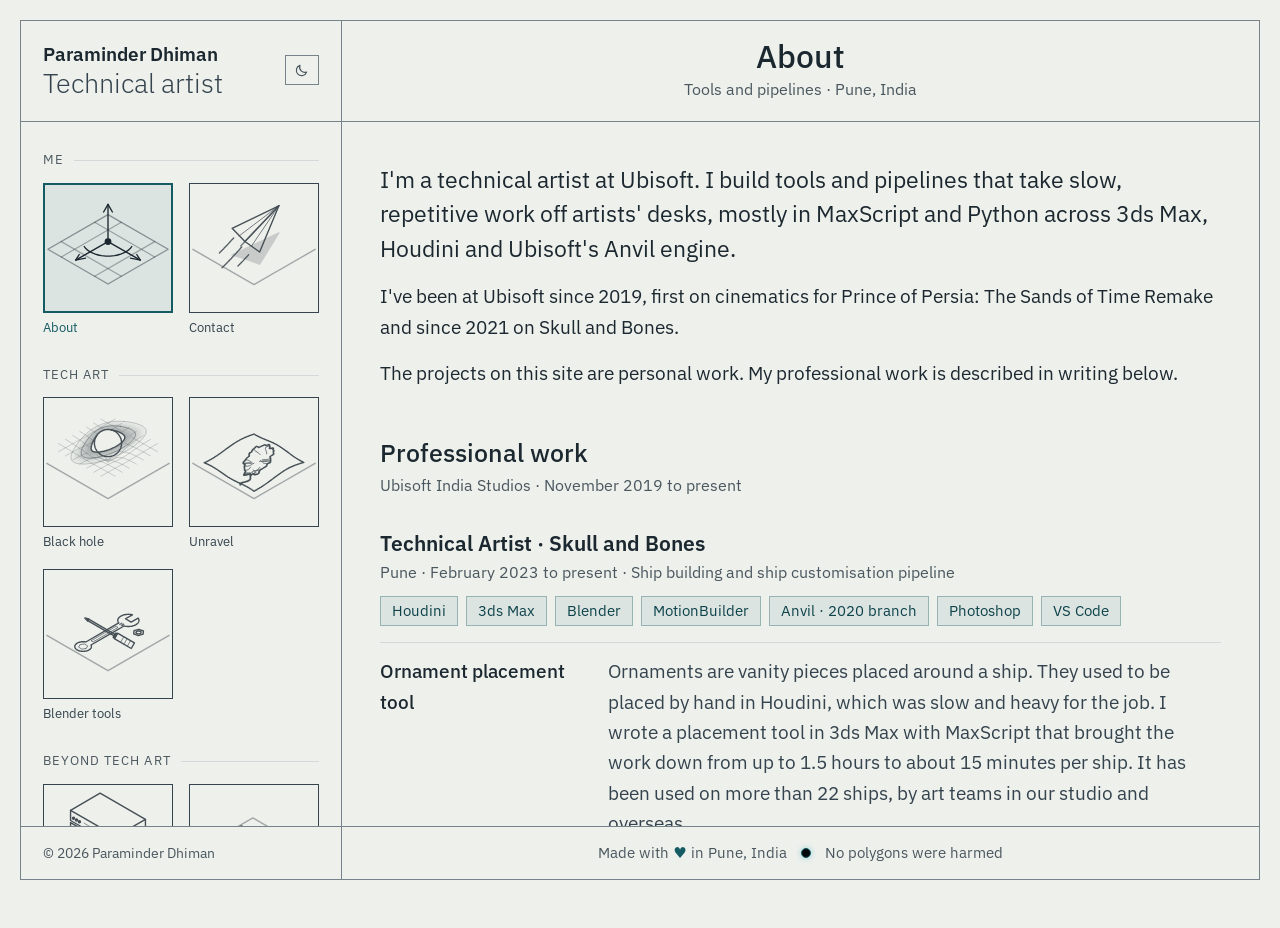
==== commit b3306381: "Added light mode and switcher. Redid icons for light and dark mode for consistency. Made the transit" ====
--- a/index.html
+++ b/index.html
@@ -6,6 +6,17 @@
   <title>Paraminder Dhiman · Technical artist</title>
   <meta name="description" content="Technical artist at Ubisoft. Tools and pipelines in MaxScript and Python across 3ds Max, Houdini and Unreal Engine.">
   <link rel="icon" href="favicon.svg" type="image/svg+xml">
+  <meta name="color-scheme" content="dark light">
+  <script>
+    /* Light or dark, set before the page draws so it never flashes the wrong colours.
+       A choice made with the switch wins; otherwise follow the device; otherwise dark. */
+    (function () {
+      var t = null;
+      try { t = localStorage.getItem("theme"); } catch (e) {}
+      if (t !== "light" && t !== "dark") t = window.matchMedia && matchMedia("(prefers-color-scheme: light)").matches ? "light" : "dark";
+      document.documentElement.setAttribute("data-theme", t);
+    })();
+  </script>
   <link rel="stylesheet" href="css/site.css">
 </head>
 <body data-page="about">
--- a/css/site.css
+++ b/css/site.css
@@ -19,7 +19,39 @@
   --column: 1200px;       /* widest the text column gets */
   --side: clamp(28px, 3vw, 48px);      /* space on each side of the text column */
   --edge: 20px;           /* space between the frame and the window */
-}
+  --tint: rgba(99, 197, 206, 0.08);        /* the accent as a faint wash, behind tags and the current tile */
+  --tint-line: rgba(99, 197, 206, 0.35);   /* the accent as a soft border */
+  --line-art: #fff;                        /* the tiles' line art */
+  --video-bg: #10181e;                     /* behind a video before it loads */
+  --play-bg: rgba(33, 47, 58, 0.82);       /* the play button over a video poster */
+  --name-shadow: rgba(0, 0, 0, 0.7);       /* behind tile names that sit on a render */
+  color-scheme: dark;
+}
+
+/* The light theme · the same roles in light colours, picked so text reads as easily as it does in dark.
+   Switched by the button in the header, remembered by the browser, set on <html data-theme="..."> */
+:root[data-theme="light"] {
+  --ground: #eef0ec;
+  --rule: #76838a;
+  --hair: #d3d9d8;
+  --text: #1c2830;
+  --soft: #34434d;
+  --muted: #4a575e;
+  --accent: #145b63;
+  --accent-hi: #0e434a;
+  --tint: rgba(20, 91, 99, 0.08);
+  --tint-line: rgba(20, 91, 99, 0.35);
+  --line-art: #1c2830;
+  --video-bg: #dde2df;
+  --play-bg: rgba(238, 240, 236, 0.88);
+  --name-shadow: rgba(238, 240, 236, 0.9);
+  color-scheme: light;
+}
+
+/* Changing theme: the browser crossfades the whole page from the old colours to the new ones in one
+   piece (a view transition, started in js/site.js), so the frame and the content change together. */
+::view-transition-old(root),
+::view-transition-new(root) { animation-duration: 0.4s; animation-timing-function: ease; }
 
 * { box-sizing: border-box; }
 
@@ -58,7 +90,27 @@
 
 /* ---------- Header ---------- */
 
-.masthead { padding: 16px 22px 18px; }
+.masthead { padding: 16px 22px 18px; display: flex; align-items: center; justify-content: space-between; gap: 12px; }
+
+/* The light and dark switch: one small square button. It shows the sun in dark mode and the moon in
+   light mode, the theme a click switches to, and the icon turns as it swaps. Built in js/site.js. */
+.theme-toggle {
+  position: relative;
+  flex: none;
+  width: 34px;
+  height: 30px;
+  padding: 0;
+  border: 1px solid var(--rule);
+  background: none;
+  color: var(--muted);
+  cursor: pointer;
+}
+.theme-toggle:hover { color: var(--accent); background: var(--tint); }
+.theme-toggle:focus-visible { outline: 2px solid var(--accent); outline-offset: 2px; }
+.theme-toggle svg { position: absolute; left: 50%; top: 50%; margin: -8px 0 0 -8px; transition: opacity 0.3s ease, transform 0.4s ease; }
+.theme-toggle .icon-moon { opacity: 0; transform: rotate(-90deg) scale(0.6); }
+[data-theme="light"] .theme-toggle .icon-sun { opacity: 0; transform: rotate(90deg) scale(0.6); }
+[data-theme="light"] .theme-toggle .icon-moon { opacity: 1; transform: none; }
 .masthead a { display: block; color: var(--text); text-decoration: none; }
 .masthead .name { display: block; font-size: 19px; font-weight: 600; line-height: 1.3; }
 .masthead .role { display: block; font-size: 27px; font-weight: 300; line-height: 1.15; color: var(--soft); }
@@ -101,6 +153,10 @@
   height: 100%;
   opacity: 0.8;
 }
+/* Inlined line art takes the theme's line colour, so switching themes doesn't have to reload it. */
+svg.tile-line { stroke: var(--line-art); }
+svg.tile-line [fill]:not([fill="none"]) { fill: var(--line-art); }
+
 .tile:hover .tile-line,
 .tile:focus-visible .tile-line,
 .tile.is-hovered .tile-line,
@@ -127,7 +183,7 @@
 .tile-name { display: block; margin-top: 7px; font-size: clamp(13px, 0.95vw, 15px); line-height: 1.3; }
 
 .tile[aria-current] { color: var(--accent); }
-.tile[aria-current] .tile-box { background: rgba(99, 197, 206, 0.09); }
+.tile[aria-current] .tile-box { background: var(--tint); }
 
 /* Optional · show the render only while hovering, also on the current page's tile.
    Switched on in js/site.js (RENDER_ON_HOVER_ONLY). Touch screens keep the current page's render,
@@ -165,6 +221,18 @@
 .leave-lines .tile.is-leaving .tile-img { animation: tile-fade 0.6s ease-in 0.05s forwards; }
 @keyframes tile-fade { from { opacity: 1; } to { opacity: 0; } }
 
+/* Light theme: the lines would be lost against a render, so while it shows they turn white.
+   Hovering: they whiten as the render fades in. Leaving: they start white over the render and
+   ease back to their own colour as it fades out, on the same timing as the fade. */
+:root[data-theme="light"].leave-lines .tile.is-entering svg.tile-line { animation: lines-to-white 0.2s ease-out forwards; }
+:root[data-theme="light"].leave-lines .tile.is-entering svg.tile-line [fill]:not([fill="none"]) { animation: dots-to-white 0.2s ease-out forwards; }
+:root[data-theme="light"].leave-lines .tile.is-leaving svg.tile-line { animation: lines-from-white 0.6s ease-in 0.05s backwards; }
+:root[data-theme="light"].leave-lines .tile.is-leaving svg.tile-line [fill]:not([fill="none"]) { animation: dots-from-white 0.6s ease-in 0.05s backwards; }
+@keyframes lines-to-white { from { stroke: var(--line-art); } to { stroke: #fff; } }
+@keyframes dots-to-white { from { fill: var(--line-art); } to { fill: #fff; } }
+@keyframes lines-from-white { from { stroke: #fff; } to { stroke: var(--line-art); } }
+@keyframes dots-from-white { from { fill: #fff; } to { fill: var(--line-art); } }
+
 /* The phone menu's button and header only show on small screens (see the end of this file). */
 .menu-button, .menu-head { display: none; }
 
@@ -221,8 +289,8 @@
   font-size: 15px;
   line-height: 1.5;
   color: var(--accent-hi);
-  background: rgba(99, 197, 206, 0.08);
-  border: 1px solid rgba(99, 197, 206, 0.35);
+  background: var(--tint);
+  border: 1px solid var(--tint-line);
 }
 
 /* The short contact line at the end of every page. */
@@ -284,7 +352,7 @@
 .diagram { margin: 20px 0 8px; overflow-x: auto; }
 .diagram svg { display: block; width: 100%; min-width: 640px; height: auto; font-family: inherit; }
 .diagram .box { fill: none; stroke: var(--rule); stroke-width: 1; }
-.diagram .chip { fill: rgba(99, 197, 206, 0.07); stroke: var(--hair); stroke-width: 1; }
+.diagram .chip { fill: var(--tint); stroke: var(--hair); stroke-width: 1; }
 .diagram .wire { fill: none; stroke: var(--muted); stroke-width: 1; }
 .diagram .head { fill: var(--muted); }
 .diagram text { fill: var(--text); font-size: 13px; }
@@ -301,7 +369,7 @@
   position: relative;
   width: 100%;
   aspect-ratio: 16 / 9;
-  background: #10181e;
+  background: var(--video-bg);
   border: 1px solid var(--hair);
   overflow: hidden;
 }
@@ -317,7 +385,7 @@
   align-items: center;
   justify-content: center;
   border: 1px solid var(--text);
-  background: rgba(33, 47, 58, 0.82);
+  background: var(--play-bg);
   color: var(--text);
 }
 .video-link:hover .video-play, .video-link:focus-visible .video-play { border-color: var(--accent); color: var(--accent); }
@@ -421,6 +489,8 @@
     box-shadow: 0 1px 0 var(--rule);
   }
   .masthead .role { font-size: 21px; }
+  .masthead { justify-content: flex-start; gap: 12px; }
+  .theme-toggle { margin-left: auto; }
   .menu-button {
     display: flex;
     flex-direction: column;
@@ -477,7 +547,7 @@
   .tile { position: relative; }
   .tile-box { border-color: var(--hair); }
   .tile[aria-current] .tile-box { border-color: var(--accent); background: none; }
-  .tile-name { position: absolute; left: 10px; bottom: 7px; margin: 0; font-size: 14px; color: var(--text); text-shadow: 0 1px 3px rgba(0, 0, 0, 0.7); }
+  .tile-name { position: absolute; left: 10px; bottom: 7px; margin: 0; font-size: 14px; color: var(--text); text-shadow: 0 1px 3px var(--name-shadow); }
   .tile[aria-current] .tile-name { color: var(--accent-hi); }
 
   /* Group names as big lowercase words, the Windows Phone way. */
@@ -504,8 +574,9 @@
 
 @media (prefers-reduced-motion: reduce) {
   .tile-img { transition: none; }
+  .theme-toggle svg { transition: none; }
   html.menu-open .tiles > li, .tile.is-flipped .tile-box, .tile.is-flipped .tile-img, .tile.is-flipped .tile-line { animation: none; }
 }
 
 /* Inline code and short formulas. */
-code { font-family: ui-monospace, "Cascadia Mono", Consolas, monospace; font-size: 0.92em; color: var(--accent-hi); background: rgba(99, 197, 206, 0.08); padding: 2px 7px; }
+code { font-family: ui-monospace, "Cascadia Mono", Consolas, monospace; font-size: 0.92em; color: var(--accent-hi); background: var(--tint); padding: 2px 7px; }
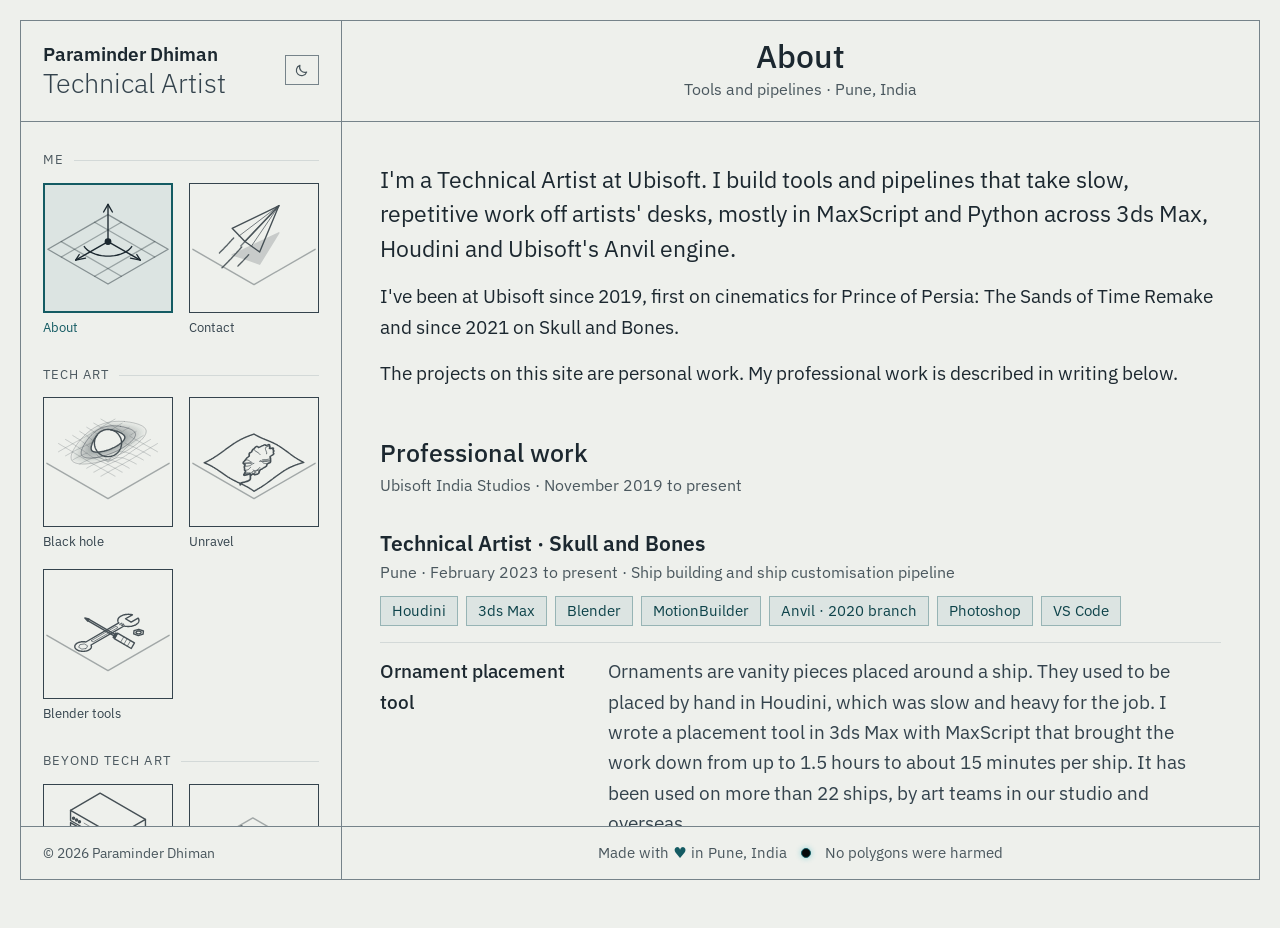
==== commit 9b406ece: "Capitalization fixes" ====
--- a/index.html
+++ b/index.html
@@ -26,7 +26,7 @@
   <header class="masthead">
     <a href="index.html">
       <span class="name">Paraminder Dhiman</span>
-      <span class="role">Technical artist</span>
+      <span class="role">Technical Artist</span>
     </a>
   </header>
 
@@ -42,7 +42,7 @@
 
   <main>
     <div class="prose">
-      <p class="lead">I'm a technical artist at Ubisoft. I build tools and pipelines that take slow, repetitive work off artists' desks, mostly in MaxScript and Python across 3ds Max, Houdini and Ubisoft's Anvil engine.</p>
+      <p class="lead">I'm a Technical Artist at Ubisoft. I build tools and pipelines that take slow, repetitive work off artists' desks, mostly in MaxScript and Python across 3ds Max, Houdini and Ubisoft's Anvil engine.</p>
       <p>I've been at Ubisoft since 2019, first on cinematics for Prince of Persia: The Sands of Time Remake and since 2021 on Skull and Bones.</p>
       <p>The projects on this site are personal work. My professional work is described in writing below.</p>
     </div>
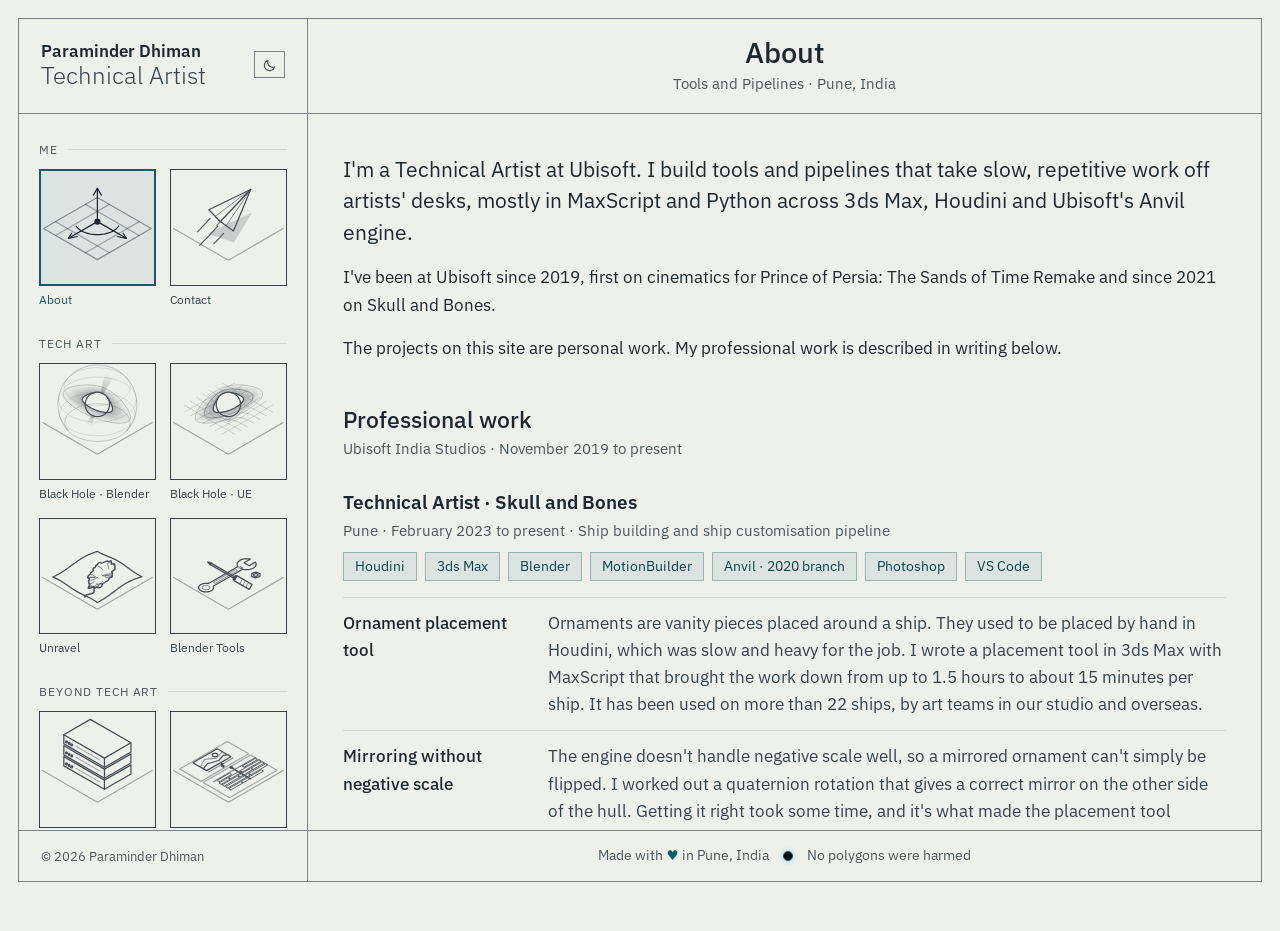
==== commit 5aa2ac41: "Fixed a capitalization" ====
--- a/index.html
+++ b/index.html
@@ -32,7 +32,7 @@
 
   <div class="pagehead">
     <h1>About</h1>
-    <p class="meta">Tools and pipelines · Pune, India</p>
+    <p class="meta">Tools and Pipelines · Pune, India</p>
   </div>
 
   <nav class="rail" aria-label="Pages">
--- a/css/site.css
+++ b/css/site.css
@@ -218,16 +218,16 @@
 /* lines · the line art draws on top while the render fades underneath */
 .leave-lines .tile.is-leaving .tile-line,
 .leave-lines .tile.is-entering .tile-line { z-index: 1; opacity: 1; }
-.leave-lines .tile.is-leaving .tile-img { animation: tile-fade 0.6s ease-in 0.05s forwards; }
+.leave-lines .tile.is-leaving .tile-img { animation: tile-fade 0.85s ease-in 0.05s forwards; }
 @keyframes tile-fade { from { opacity: 1; } to { opacity: 0; } }
 
 /* Light theme: the lines would be lost against a render, so while it shows they turn white.
    Hovering: they whiten as the render fades in. Leaving: they start white over the render and
    ease back to their own colour as it fades out, on the same timing as the fade. */
-:root[data-theme="light"].leave-lines .tile.is-entering svg.tile-line { animation: lines-to-white 0.2s ease-out forwards; }
-:root[data-theme="light"].leave-lines .tile.is-entering svg.tile-line [fill]:not([fill="none"]) { animation: dots-to-white 0.2s ease-out forwards; }
-:root[data-theme="light"].leave-lines .tile.is-leaving svg.tile-line { animation: lines-from-white 0.6s ease-in 0.05s backwards; }
-:root[data-theme="light"].leave-lines .tile.is-leaving svg.tile-line [fill]:not([fill="none"]) { animation: dots-from-white 0.6s ease-in 0.05s backwards; }
+:root[data-theme="light"].leave-lines .tile.is-entering svg.tile-line { animation: lines-to-white 0.3s ease-out forwards; }
+:root[data-theme="light"].leave-lines .tile.is-entering svg.tile-line [fill]:not([fill="none"]) { animation: dots-to-white 0.3s ease-out forwards; }
+:root[data-theme="light"].leave-lines .tile.is-leaving svg.tile-line { animation: lines-from-white 0.85s ease-in 0.05s backwards; }
+:root[data-theme="light"].leave-lines .tile.is-leaving svg.tile-line [fill]:not([fill="none"]) { animation: dots-from-white 0.85s ease-in 0.05s backwards; }
 @keyframes lines-to-white { from { stroke: var(--line-art); } to { stroke: #fff; } }
 @keyframes dots-to-white { from { fill: var(--line-art); } to { fill: #fff; } }
 @keyframes lines-from-white { from { stroke: #fff; } to { stroke: var(--line-art); } }
@@ -346,6 +346,28 @@
 }
 .entries dt { font-weight: 500; }
 .entries dd { margin: 0; color: var(--soft); }
+
+/* A quiet line linking a project to its sibling on another engine. */
+.prose .sibling { font-size: 16px; color: var(--muted); }
+
+/* Two images side by side, stacking on phones. */
+.figure-grid { display: grid; grid-template-columns: repeat(2, minmax(0, 1fr)); gap: 0 18px; margin: 28px 0; }
+.figure-grid figure { margin: 0 0 14px; }
+@media (max-width: 760px) { .figure-grid { grid-template-columns: minmax(0, 1fr); } }
+
+/* ---------- Charts ----------
+   Drawn as inline SVG from the same formulas as the project, coloured from the theme. */
+
+.chart svg { display: block; width: 100%; height: auto; font-family: inherit; overflow: visible; }
+.chart .grid { stroke: var(--hair); stroke-width: 1; }
+.chart .axis { stroke: var(--rule); stroke-width: 1; }
+.chart .mark { stroke: var(--rule); stroke-width: 1; stroke-dasharray: 3 4; }
+.chart .band { fill: var(--tint); }
+.chart .dot { fill: var(--accent); }
+.chart .curve { fill: none; stroke: var(--accent); stroke-width: 2.2; stroke-linejoin: round; }
+.chart .curve-2 { fill: none; stroke: var(--muted); stroke-width: 1.5; stroke-dasharray: 6 5; }
+.chart .tick, .chart .note, .chart .key { fill: var(--muted); font-size: 12px; }
+.chart .label { fill: var(--soft); font-size: 13px; }
 
 /* ---------- Diagrams ---------- */
 
@@ -580,3 +602,33 @@
 
 /* Inline code and short formulas. */
 code { font-family: ui-monospace, "Cascadia Mono", Consolas, monospace; font-size: 0.92em; color: var(--accent-hi); background: var(--tint); padding: 2px 7px; }
+
+/* Desktop at 90%: every size from above, scaled down a tenth. Phones keep their own sizes. */
+@media (min-width: 761px) {
+  :root {
+    --rail: clamp(288px, 21.6vw, 414px);
+    --side: clamp(25px, 2.7vw, 43px);
+    --edge: 18px;
+  }
+  body { font-size: 17px; }
+  .masthead .name { font-size: 17px; }
+  .masthead .role { font-size: 24px; }
+  .pagehead h1 { font-size: 29px; }
+  .pagehead .meta { font-size: 14.5px; }
+  .theme-toggle { width: 31px; height: 27px; }
+  .rail { padding: clamp(20px, 1.53vw, 25px); }
+  .tiles { gap: clamp(16px, 1.26vw, 22px) clamp(14px, 1.13vw, 20px); }
+  .tile-name { margin-top: 6px; font-size: clamp(12px, 0.86vw, 13.5px); }
+  .rail-group, .work .work-group { font-size: 12px; }
+  .lead { font-size: 21px; }
+  h2 { margin: 43px 0 9px; font-size: 22.5px; }
+  .work .w-title { font-size: 18px; }
+  .work .w-meta, .section-meta, .role-block .meta, .prose .sibling,
+  figcaption, .caption, .contact-button { font-size: 14.5px; }
+  .tools li, .contact-hint, .foot-note { font-size: 13.5px; }
+  .role-block h3 { font-size: 19px; }
+  .entries > div { grid-template-columns: 180px minmax(0, 1fr); gap: 4px 25px; padding: 12px 0; }
+  .split figure img { width: 221px; }
+  .split.wide figure img { width: 342px; }
+  .foot-place { font-size: 12.5px; }
+}
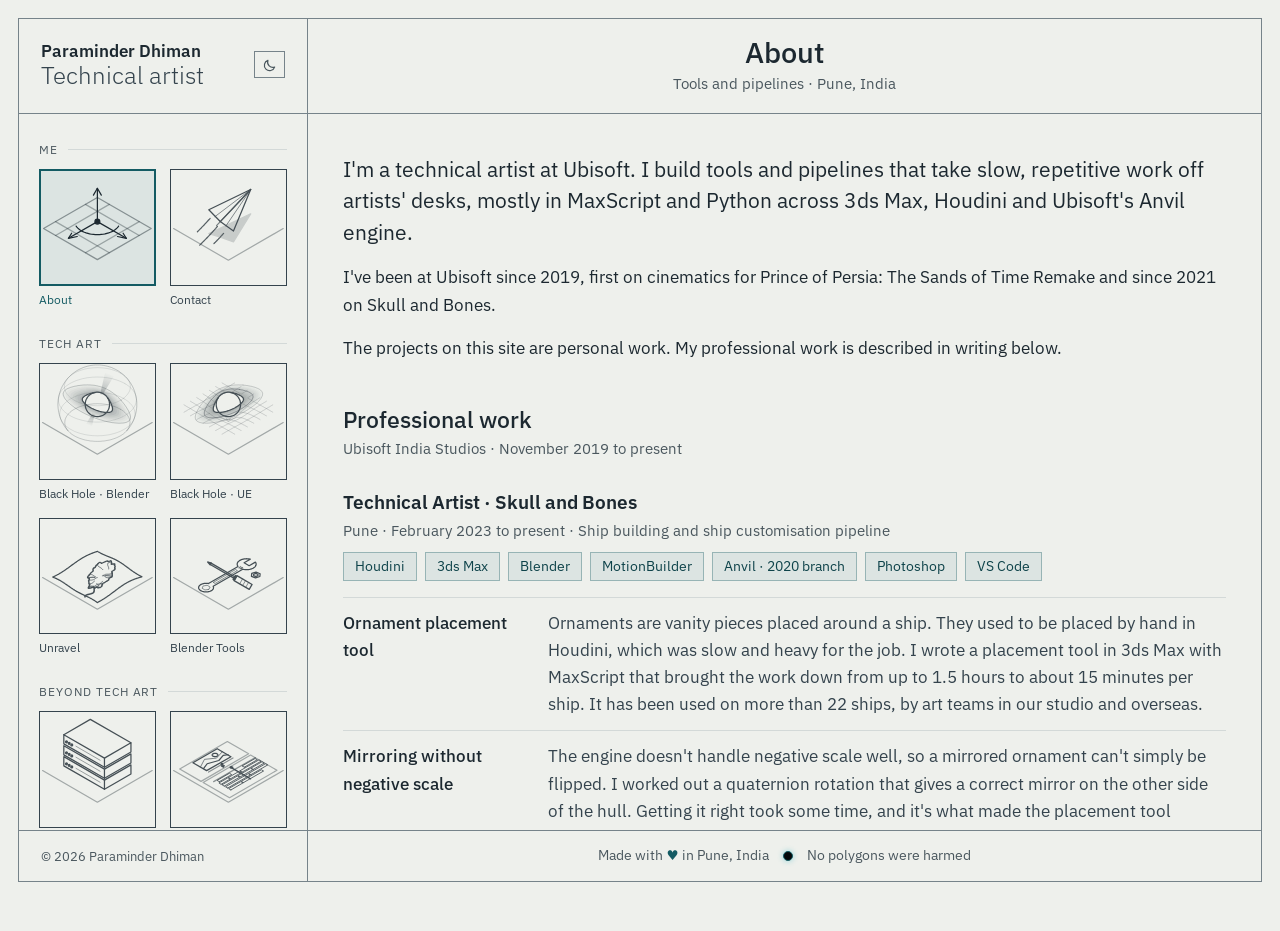
==== commit c23bf77a: "Added link preview tool + og tiles" ====
--- a/index.html
+++ b/index.html
@@ -5,6 +5,17 @@
   <meta name="viewport" content="width=device-width, initial-scale=1">
   <title>Paraminder Dhiman · Technical artist</title>
   <meta name="description" content="Technical artist at Ubisoft. Tools and pipelines in MaxScript and Python across 3ds Max, Houdini and Unreal Engine.">
+  <!-- Link previews: the card shown when this page is shared -->
+  <meta property="og:type" content="website">
+  <meta property="og:site_name" content="Paraminder Dhiman">
+  <meta property="og:title" content="Paraminder Dhiman · Technical artist">
+  <meta property="og:description" content="Technical artist at Ubisoft. Tools and pipelines in MaxScript and Python across 3ds Max, Houdini and Unreal Engine.">
+  <meta property="og:url" content="https://paraminder-dhiman.github.io/">
+  <meta property="og:image" content="https://paraminder-dhiman.github.io/images/og/site.jpg">
+  <meta property="og:image:width" content="1200">
+  <meta property="og:image:height" content="630">
+  <meta property="og:image:alt" content="Line art of the portfolio&#x27;s project tiles, with Paraminder Dhiman, Technical Artist">
+  <meta name="twitter:card" content="summary_large_image">
   <link rel="icon" href="favicon.svg" type="image/svg+xml">
   <meta name="color-scheme" content="dark light">
   <script>
@@ -26,13 +37,13 @@
   <header class="masthead">
     <a href="index.html">
       <span class="name">Paraminder Dhiman</span>
-      <span class="role">Technical Artist</span>
+      <span class="role">Technical artist</span>
     </a>
   </header>
 
   <div class="pagehead">
     <h1>About</h1>
-    <p class="meta">Tools and Pipelines · Pune, India</p>
+    <p class="meta">Tools and pipelines · Pune, India</p>
   </div>
 
   <nav class="rail" aria-label="Pages">
@@ -42,7 +53,7 @@
 
   <main>
     <div class="prose">
-      <p class="lead">I'm a Technical Artist at Ubisoft. I build tools and pipelines that take slow, repetitive work off artists' desks, mostly in MaxScript and Python across 3ds Max, Houdini and Ubisoft's Anvil engine.</p>
+      <p class="lead">I'm a technical artist at Ubisoft. I build tools and pipelines that take slow, repetitive work off artists' desks, mostly in MaxScript and Python across 3ds Max, Houdini and Ubisoft's Anvil engine.</p>
       <p>I've been at Ubisoft since 2019, first on cinematics for Prince of Persia: The Sands of Time Remake and since 2021 on Skull and Bones.</p>
       <p>The projects on this site are personal work. My professional work is described in writing below.</p>
     </div>
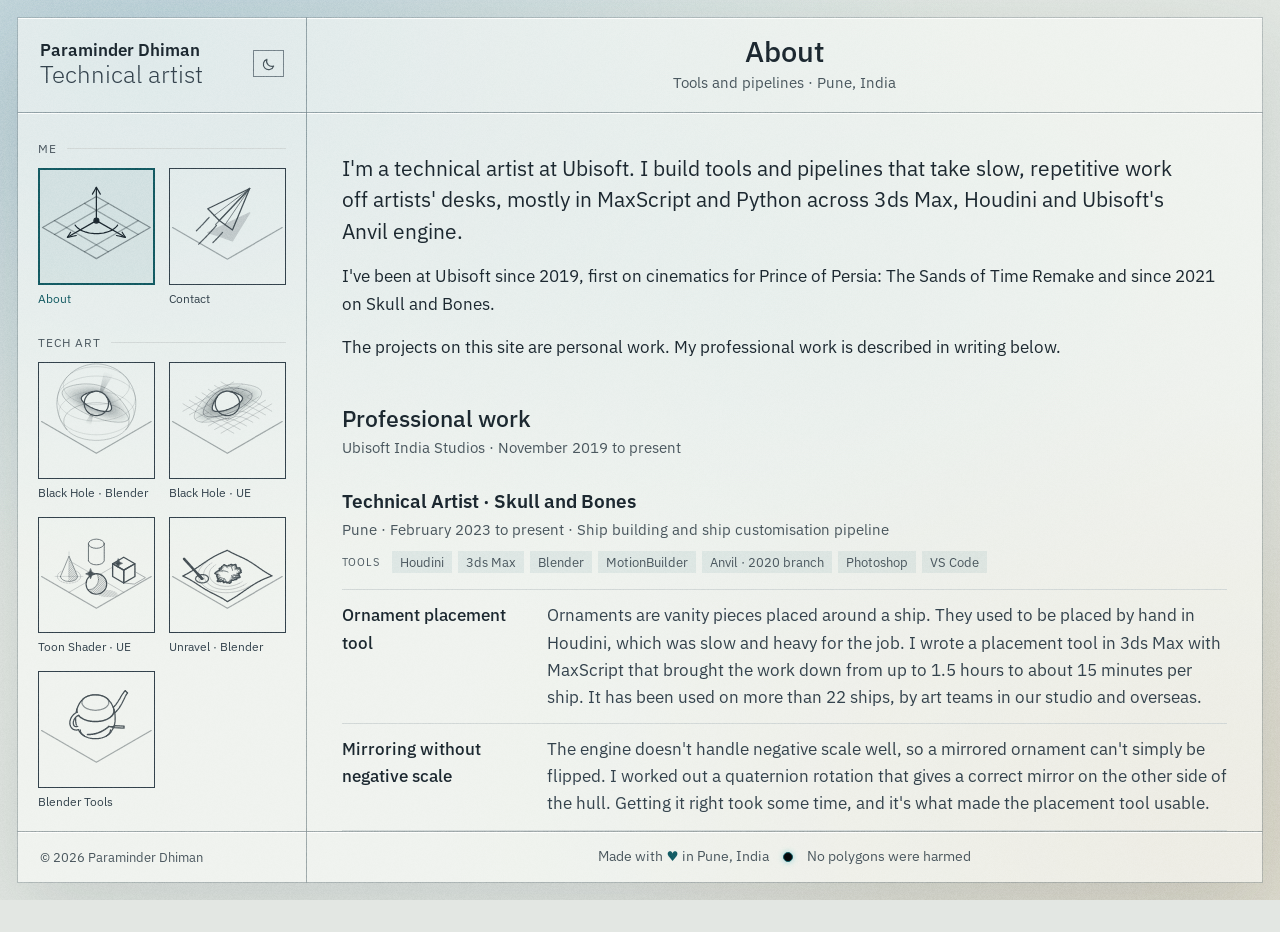
==== commit 21d2ecea: "Capitalization fix" ====
--- a/index.html
+++ b/index.html
@@ -3,7 +3,7 @@
 <head>
   <meta charset="utf-8">
   <meta name="viewport" content="width=device-width, initial-scale=1">
-  <title>Paraminder Dhiman · Technical artist</title>
+  <title>Paraminder Dhiman · Technical Artist</title>
   <meta name="description" content="Technical artist at Ubisoft. Tools and pipelines in MaxScript and Python across 3ds Max, Houdini and Unreal Engine.">
   <!-- Link previews: the card shown when this page is shared -->
   <meta property="og:type" content="website">
--- a/css/site.css
+++ b/css/site.css
@@ -15,6 +15,8 @@
   --muted: #a9b4b6;       /* captions and secondary text */
   --accent: #63c5ce;
   --accent-hi: #9be0e6;
+  --link: #63c5ce;        /* links in text */
+  --link-hi: #9be0e6;     /* a link under the cursor */
   --rail: clamp(320px, 24vw, 460px);   /* width of the tile column · grows with the window, from 320 to 460 */
   --column: 1200px;       /* widest the text column gets */
   --side: clamp(28px, 3vw, 48px);      /* space on each side of the text column */
@@ -25,6 +27,21 @@
   --video-bg: #10181e;                     /* behind a video before it loads */
   --play-bg: rgba(33, 47, 58, 0.82);       /* the play button over a video poster */
   --name-shadow: rgba(0, 0, 0, 0.7);       /* behind tile names that sit on a render */
+
+  /* Glass · the page is a dark slate with soft slate-blue glows, and every panel of the frame is
+     frosted glass over it. --ground stays as the solid colour a panel reads as, for the few things
+     that need a solid colour and for browsers without glass. */
+  --base: #182229;                         /* the page under the glass */
+  --glass: rgba(33, 47, 58, 0.48);         /* a panel */
+  --glass-hi: rgba(255, 255, 255, 0.06);   /* the bright top edge of a panel */
+  --glass-rule: rgba(160, 175, 182, 0.34); /* the frame lines between panels */
+  --menu-glass: rgba(24, 34, 41, 0.84);    /* the phone header and menu · stronger, as content moves under them */
+  --frame-shadow: rgba(0, 0, 0, 0.28);
+  /* the glows · each fades out on an eased curve rather than a straight line, so there's no visible edge */
+  --glows:
+    radial-gradient(1000px 700px at 10% 6%, rgba(120, 150, 185, 0.22) 0%, rgba(120, 150, 185, 0.18) 18%, rgba(120, 150, 185, 0.136) 32%, rgba(120, 150, 185, 0.092) 46%, rgba(120, 150, 185, 0.055) 58%, rgba(120, 150, 185, 0.026) 68%, rgba(120, 150, 185, 0.009) 77%, rgba(120, 150, 185, 0.0) 85%),
+    radial-gradient(900px 640px at 94% 92%, rgba(90, 110, 160, 0.2) 0%, rgba(90, 110, 160, 0.164) 18%, rgba(90, 110, 160, 0.124) 32%, rgba(90, 110, 160, 0.084) 46%, rgba(90, 110, 160, 0.05) 58%, rgba(90, 110, 160, 0.024) 68%, rgba(90, 110, 160, 0.008) 77%, rgba(90, 110, 160, 0.0) 85%),
+    radial-gradient(600px 460px at 62% 34%, rgba(150, 165, 180, 0.1) 0%, rgba(150, 165, 180, 0.082) 18%, rgba(150, 165, 180, 0.062) 32%, rgba(150, 165, 180, 0.042) 46%, rgba(150, 165, 180, 0.025) 58%, rgba(150, 165, 180, 0.012) 68%, rgba(150, 165, 180, 0.004) 77%, rgba(150, 165, 180, 0.0) 85%);
   color-scheme: dark;
 }
 
@@ -39,12 +56,25 @@
   --muted: #4a575e;
   --accent: #145b63;
   --accent-hi: #0e434a;
+  --link: #0f6f7a;        /* links in text */
+  --link-hi: #0b5660;     /* a link under the cursor */
   --tint: rgba(20, 91, 99, 0.08);
   --tint-line: rgba(20, 91, 99, 0.35);
   --line-art: #1c2830;
   --video-bg: #dde2df;
   --play-bg: rgba(238, 240, 236, 0.88);
   --name-shadow: rgba(238, 240, 236, 0.9);
+  /* frosted white, with a pale blue glow top left and a warm sand glow bottom right */
+  --base: #e3e7e3;
+  --glass: rgba(250, 251, 249, 0.58);
+  --glass-hi: rgba(255, 255, 255, 0.85);
+  --glass-rule: rgba(118, 131, 138, 0.38);
+  --menu-glass: rgba(244, 246, 243, 0.86);
+  --frame-shadow: rgba(40, 55, 65, 0.14);
+  --glows:
+    radial-gradient(1000px 700px at 10% 6%, rgba(140, 175, 195, 0.4) 0%, rgba(140, 175, 195, 0.328) 18%, rgba(140, 175, 195, 0.248) 32%, rgba(140, 175, 195, 0.168) 46%, rgba(140, 175, 195, 0.1) 58%, rgba(140, 175, 195, 0.048) 68%, rgba(140, 175, 195, 0.016) 77%, rgba(140, 175, 195, 0.0) 85%),
+    radial-gradient(900px 640px at 94% 92%, rgba(205, 190, 165, 0.34) 0%, rgba(205, 190, 165, 0.279) 18%, rgba(205, 190, 165, 0.211) 32%, rgba(205, 190, 165, 0.143) 46%, rgba(205, 190, 165, 0.085) 58%, rgba(205, 190, 165, 0.041) 68%, rgba(205, 190, 165, 0.014) 77%, rgba(205, 190, 165, 0.0) 85%),
+    radial-gradient(600px 460px at 62% 34%, rgba(160, 190, 200, 0.22) 0%, rgba(160, 190, 200, 0.18) 18%, rgba(160, 190, 200, 0.136) 32%, rgba(160, 190, 200, 0.092) 46%, rgba(160, 190, 200, 0.055) 58%, rgba(160, 190, 200, 0.026) 68%, rgba(160, 190, 200, 0.009) 77%, rgba(160, 190, 200, 0.0) 85%);
   color-scheme: light;
 }
 
@@ -53,26 +83,59 @@
 ::view-transition-old(root),
 ::view-transition-new(root) { animation-duration: 0.4s; animation-timing-function: ease; }
 
+/* Going from page to page: the same crossfade, so a new page fades in rather than cutting. */
+@view-transition { navigation: auto; }
+@media (prefers-reduced-motion: reduce) { @view-transition { navigation: none; } }
+
 * { box-sizing: border-box; }
 
-html { background: var(--ground); }
+html { background: var(--base); }
 
 body {
   margin: 0;
-  background: var(--ground);
+  background: transparent;
   color: var(--text);
   font: 400 19px/1.6 "IBM Plex Sans", system-ui, sans-serif;
   -webkit-text-size-adjust: 100%;
 }
 
+/* The glows, fixed behind everything, so they stay put while the page scrolls. The saturation is the
+   lift the panels' glass used to add with a blur. That blur was re-run over only the part of the page
+   that changed (a hover, a browser popup closing), which left faint seams; this layer never changes. */
+body::after {
+  content: "";
+  position: fixed;
+  inset: 0;
+  z-index: -1;
+  pointer-events: none;
+  background: var(--glows), var(--base);
+  filter: saturate(135%);
+}
+
+/* Grain · a fine noise over the whole page. It breaks up the banding a soft gradient gets on
+   most screens and gives the glass a little texture. images/grain.png is a 256px tile. */
+body::before {
+  content: "";
+  position: fixed;
+  inset: 0;
+  z-index: 9999;
+  pointer-events: none;
+  background: url("../images/grain.png");
+  mix-blend-mode: overlay;
+}
+
+/* Text wrapping · headings split into lines of even length, and paragraphs avoid a lone last word. */
+h1, h2, h3, .pull { text-wrap: balance; }
+p, li, figcaption, .caption { text-wrap: pretty; }
+
 ::selection { background: var(--accent); color: var(--ground); }
 
-a { color: var(--accent); text-underline-offset: 3px; }
-a:hover { color: var(--accent-hi); }
+a { color: var(--link); text-underline-offset: 3px; }
+a:hover { color: var(--link-hi); }
 a:focus-visible { outline: 2px solid var(--accent); outline-offset: 3px; }
 
 /* ---------- The frame ----------
-   A grid whose 1px gaps show the rule colour behind it. */
+   A grid of glass panels. The 1px gaps between them carry each panel's edge line, which makes the frame. */
 
 .sheet {
   margin: var(--edge);
@@ -82,11 +145,22 @@
   grid-template-columns: var(--rail) minmax(0, 1fr);
   grid-template-rows: auto 1fr auto;
   gap: 1px;
-  background: var(--rule);
-  border: 1px solid var(--rule);
-}
-
-.sheet > * { background: var(--ground); min-width: 0; }
+  box-shadow: 0 30px 80px var(--frame-shadow);
+}
+
+.sheet > * {
+  min-width: 0;
+  background: var(--glass);   /* see-through over the glows · no blur, as nothing moves behind the frame */
+  /* the line is a 1px shadow rather than an outline: Chrome skips the outline of a panel
+     with a scrollbar on that side, which lost the frame's right edge beside the content */
+  box-shadow: inset 0 1px 0 var(--glass-hi), 0 0 0 1px var(--glass-rule);
+}
+
+/* No glass · a visitor who has asked for less transparency gets solid panels. */
+@media (prefers-reduced-transparency: reduce) {
+  body::after { display: none; }
+  .sheet > * { background: var(--ground); }
+}
 
 /* ---------- Header ---------- */
 
@@ -270,7 +344,7 @@
   padding: 13px 0;
   text-decoration: none;
 }
-.work .w-title { font-size: 20px; }
+.work .w-title { font-size: 20px; text-decoration: underline; text-underline-offset: 3px; }
 .work .w-meta { font-size: 16px; color: var(--muted); }
 .work .row { color: var(--muted); }
 .work .work-group {
@@ -283,14 +357,23 @@
 .work .work-group:first-child { padding-top: 12px; }
 
 /* Tools used in a role: highlighted as small tags under the role line. */
-.tools { list-style: none; margin: 0 0 16px; padding: 0; display: flex; flex-wrap: wrap; gap: 8px; }
+/* Plain labels with no border, so they don't read as buttons. */
+.tools { list-style: none; margin: 0 0 16px; padding: 0; display: flex; flex-wrap: wrap; align-items: center; gap: 6px; }
+.tools::before {
+  content: "Tools";
+  content: "Tools" / "";                       /* the list already has a label for screen readers */
+  margin-right: 6px;
+  font-size: 12px;
+  letter-spacing: 0.08em;
+  text-transform: uppercase;
+  color: var(--muted);
+}
 .tools li {
-  padding: 3px 11px;
-  font-size: 15px;
-  line-height: 1.5;
-  color: var(--accent-hi);
+  padding: 1px 8px;
+  font-size: 13.5px;
+  line-height: 1.6;
+  color: var(--muted);
   background: var(--tint);
-  border: 1px solid var(--tint-line);
 }
 
 /* The short contact line at the end of every page. */
@@ -311,7 +394,6 @@
 .contact-hint { font-size: 15px; color: var(--muted); }
 .contact-actions + .contact-actions { margin-top: 14px; }
 .entries.contact-list { margin-top: 36px; max-width: var(--column); }
-.contact-list a { text-decoration: none; }
 
 .empty { color: var(--muted); }
 
@@ -392,7 +474,6 @@
   width: 100%;
   aspect-ratio: 16 / 9;
   background: var(--video-bg);
-  border: 1px solid var(--hair);
   overflow: hidden;
 }
 .video-link img { position: absolute; inset: 0; width: 100%; height: 100%; object-fit: cover; }
@@ -508,7 +589,8 @@
     align-items: center;
     gap: 16px;
     padding: 12px 16px;
-    box-shadow: 0 1px 0 var(--rule);
+    background: var(--menu-glass);
+    box-shadow: inset 0 1px 0 var(--glass-hi), 0 1px 0 var(--glass-rule);
   }
   .masthead .role { font-size: 21px; }
   .masthead { justify-content: flex-start; gap: 12px; }
@@ -544,7 +626,7 @@
     overflow-y: auto;
     overscroll-behavior: contain;
     padding: 0 16px 36px;
-    background: var(--ground);
+    background: var(--menu-glass);
   }
   .menu-head {
     display: flex;
@@ -555,8 +637,10 @@
     z-index: 2;
     margin: 0 -16px 6px;
     padding: 12px 16px;
-    background: var(--ground);
-    box-shadow: 0 1px 0 var(--rule);
+    background: var(--menu-glass);
+    -webkit-backdrop-filter: blur(22px) saturate(135%);
+    backdrop-filter: blur(22px) saturate(135%);
+    box-shadow: 0 1px 0 var(--glass-rule);
   }
   .menu-title { font-size: 13px; letter-spacing: 0.08em; text-transform: uppercase; color: var(--muted); }
   .menu-close { display: flex; padding: 9px; border: 1px solid var(--rule); background: none; color: var(--text); cursor: pointer; }
@@ -565,7 +649,7 @@
   .tiles { grid-template-columns: repeat(2, minmax(0, 1fr)); gap: 8px; perspective: 1200px; }
   .tiles > li.is-wide { grid-column: span 2; }
   .is-wide .tile-box { aspect-ratio: 2 / 1; }
-  .is-wide .tile-img, .is-wide img.tile-line { object-fit: contain; }   /* the renders sit on the page colour, so the sides blend in */
+  .is-wide .tile-img, .is-wide img.tile-line { object-fit: contain; }   /* the renders are transparent, so the sides are just glass */
   .tile { position: relative; }
   .tile-box { border-color: var(--hair); }
   .tile[aria-current] .tile-box { border-color: var(--accent); background: none; }
@@ -599,6 +683,15 @@
   .theme-toggle svg { transition: none; }
   html.menu-open .tiles > li, .tile.is-flipped .tile-box, .tile.is-flipped .tile-img, .tile.is-flipped .tile-line { animation: none; }
 }
+
+/* Formulas on technical pages: a quiet block of monospace lines, with comments dimmed. */
+.formula { max-width: var(--column); margin: 20px 0 24px; padding: 14px 18px; overflow-x: auto;
+           font-family: ui-monospace, "Cascadia Mono", Consolas, monospace; font-size: 15px; line-height: 1.75;
+           color: var(--text); background: var(--tint); border-left: 2px solid var(--accent); white-space: pre; }
+.formula .c { color: var(--muted); }
+/* The small "why it's built this way" heading above a section's decisions. */
+h3.why { margin: 30px 0 4px; font-size: 13px; font-weight: 500; letter-spacing: 0.08em; text-transform: uppercase; color: var(--muted); }
+@media (max-width: 760px) { .formula { font-size: 12.5px; padding: 12px 14px; } }
 
 /* Inline code and short formulas. */
 code { font-family: ui-monospace, "Cascadia Mono", Consolas, monospace; font-size: 0.92em; color: var(--accent-hi); background: var(--tint); padding: 2px 7px; }
@@ -625,10 +718,246 @@
   .work .w-title { font-size: 18px; }
   .work .w-meta, .section-meta, .role-block .meta, .prose .sibling,
   figcaption, .caption, .contact-button { font-size: 14.5px; }
-  .tools li, .contact-hint, .foot-note { font-size: 13.5px; }
+  .tools li { font-size: 12.5px; }
+  .contact-hint, .foot-note { font-size: 13.5px; }
+  .tools::before { font-size: 11px; }
   .role-block h3 { font-size: 19px; }
   .entries > div { grid-template-columns: 180px minmax(0, 1fr); gap: 4px 25px; padding: 12px 0; }
   .split figure img { width: 221px; }
   .split.wide figure img { width: 342px; }
   .foot-place { font-size: 12.5px; }
-}+  .formula { font-size: 13.5px; }
+  h3.why { font-size: 12px; }
+}
+
+/* ---------- Page layouts for longer write-ups ----------
+   Used on Behind the Site: a pull line, a number strip, text beside an image, colour swatches,
+   and short notes side by side. Each one stacks into a single column on phones. */
+
+/* One line that sums up a section, set large with a teal rule. */
+.pull { max-width: 900px; margin: 6px 0 30px; padding-left: 20px; border-left: 2px solid var(--accent); font-size: 23px; font-weight: 300; line-height: 1.45; color: var(--text); }
+
+/* A strip of big numbers, each with a short label. */
+.stats { list-style: none; display: grid; grid-template-columns: repeat(4, minmax(0, 1fr)); margin: 0 0 40px; padding: 0; max-width: var(--column); border-top: 1px solid var(--hair); border-bottom: 1px solid var(--hair); }
+.stats li { padding: 14px 0 16px; font-size: 16px; color: var(--muted); }
+.stats li + li { padding-left: 24px; border-left: 1px solid var(--hair); }
+.stats b { display: block; font-size: 42px; font-weight: 300; line-height: 1.1; color: var(--text); }
+
+/* Text beside an image or a video. Add "flip" to put the picture on the left. */
+.feature { display: grid; grid-template-columns: minmax(0, 5fr) minmax(0, 7fr); gap: 40px; align-items: center; max-width: var(--column); margin: 40px 0; }
+.feature.flip .feature-text { order: 2; }
+.feature figure { margin: 0; }
+
+.feature h3, .notes h3, h3.sub { margin: 0 0 8px; font-size: 20px; font-weight: 500; line-height: 1.3; }
+.feature p { margin: 0 0 14px; color: var(--soft); }
+.feature p:last-child { margin-bottom: 0; }
+
+/* A smaller heading with a line of text, above something visual. */
+h3.sub { margin-top: 44px; }
+.sub-text { max-width: 900px; margin: 0 0 18px; color: var(--soft); }
+
+/* Colour swatches: a row per theme. */
+.swatches { display: grid; grid-template-columns: 70px repeat(6, minmax(0, 1fr)); gap: 14px 14px; align-items: start; max-width: var(--column); margin: 0 0 40px; }
+.sw-label { padding-top: 12px; font-size: 13px; letter-spacing: 0.08em; text-transform: uppercase; color: var(--muted); }
+.sw { display: block; font-size: 15px; line-height: 1.35; color: var(--soft); }
+.sw i { display: block; height: 46px; margin-bottom: 7px; background: linear-gradient(var(--c), var(--c)), var(--under, transparent); border: 1px solid var(--hair); }   /* --under: what a see-through colour sits on */
+.sw em { display: block; font-style: normal; font-size: 13px; color: var(--muted); font-family: ui-monospace, "Cascadia Mono", Consolas, monospace; }
+
+/* The frame diagram. */
+.frame-fig svg { display: block; width: 100%; height: auto; font-family: inherit; }
+.frame-fig .fr-sheet { fill: url(#fr-glow); }
+.frame-fig .g-a { stop-color: #2e3c49; }
+.frame-fig .g-base { stop-color: #182229; }
+.frame-fig .g-b { stop-color: #253141; }
+:root[data-theme="light"] .frame-fig .g-a { stop-color: #c0d1d6; }
+:root[data-theme="light"] .frame-fig .g-base { stop-color: #e3e7e3; }
+:root[data-theme="light"] .frame-fig .g-b { stop-color: #dcd9ce; }
+.frame-fig .fr-box rect { fill: var(--glass); stroke: var(--glass-rule); stroke-width: 1; }
+.frame-fig .fr-fill rect { fill: var(--glass); stroke: var(--glass-rule); stroke-width: 1; }
+.frame-fig .fr-base { fill: none; stroke: var(--glass-rule); stroke-width: 1; stroke-dasharray: 3 4; }
+.frame-fig text { fill: var(--muted); font-size: 14px; text-anchor: middle; }
+.frame-fig .fr-op { fill: var(--text); font-size: 24px; font-weight: 300; }
+.feature figure.frame-fig figcaption { margin-top: 10px; }
+
+/* Short notes, two side by side. */
+.notes { display: grid; grid-template-columns: repeat(2, minmax(0, 1fr)); gap: 0 40px; max-width: var(--column); margin: 40px 0 0; border-top: 1px solid var(--hair); }
+h3.sub + .notes { margin-top: 14px; }   /* notes straight under a small heading sit close to it */
+.notes > div { padding-top: 18px; }
+.notes p { margin: 0 0 12px; color: var(--soft); }
+.specimen { display: flex; gap: 22px; font-size: 40px; line-height: 1.1; color: var(--text) !important; }
+
+@media (max-width: 760px) {
+  .pull { font-size: 20px; padding-left: 16px; }
+  .stats { grid-template-columns: repeat(2, minmax(0, 1fr)); }
+  .stats li:nth-child(3) { padding-left: 0; border-left: 0; }
+  .stats li:nth-child(n+3) { border-top: 1px solid var(--hair); }
+  .stats b { font-size: 34px; }
+  .feature, .feature.flip { grid-template-columns: minmax(0, 1fr); gap: 18px; margin: 32px 0; }
+  .feature.flip .feature-text { order: 0; }
+  .swatches { grid-template-columns: repeat(3, minmax(0, 1fr)); gap: 12px; }
+  .sw-label { grid-column: 1 / -1; padding-top: 6px; }
+  .notes { grid-template-columns: minmax(0, 1fr); }
+}
+
+/* A phone recording: kept narrow, beside wider text. */
+.feature.phone { grid-template-columns: minmax(0, 8fr) minmax(0, 4fr); }
+.feature.phone.flip { grid-template-columns: minmax(0, 4fr) minmax(0, 8fr); }
+.feature.phone figure { justify-self: center; width: 100%; max-width: 300px; }
+.feature video { display: block; width: 100%; height: auto; background: var(--video-bg); }
+
+/* Three short notes in a row. */
+.notes.three { grid-template-columns: repeat(3, minmax(0, 1fr)); gap: 0 32px; }
+
+@media (max-width: 760px) {
+  .feature.phone, .feature.phone.flip { grid-template-columns: minmax(0, 1fr); }
+  .feature.phone figure { max-width: 260px; }
+  .notes.three { grid-template-columns: minmax(0, 1fr); }
+}
+
+/* A piece of code beside what it produces. */
+.code-result { display: grid; grid-template-columns: minmax(0, 7fr) minmax(0, 5fr); gap: 32px; align-items: start; max-width: var(--column); margin: 0 0 40px; }
+.code-result .formula { margin: 0; }
+.result { display: grid; gap: 22px; }
+.result figure { margin: 0; }
+.result-label { display: block; margin-bottom: 8px; font-size: 13px; letter-spacing: 0.08em; text-transform: uppercase; color: var(--muted); }
+.tile-pair { display: grid; grid-template-columns: repeat(2, minmax(0, 1fr)); gap: 10px; max-width: 360px; }
+.tile-pair img, .tile-pair svg { display: block; width: 100%; height: auto; aspect-ratio: 1; border: 1px solid var(--rule); }
+.tile-pair svg.pair-line { position: static; opacity: 1; }
+.result .work { max-width: none; }
+
+/* Numbered steps in a row. */
+.steps { list-style: none; counter-reset: step; display: grid; grid-template-columns: repeat(3, minmax(0, 1fr)); gap: 0 32px; max-width: var(--column); margin: 0 0 40px; padding: 0; }
+.steps li { counter-increment: step; position: relative; padding: 14px 0 0 52px; color: var(--soft); border-top: 1px solid var(--hair); }
+.steps li::before { content: counter(step); position: absolute; left: 0; top: 12px; width: 36px; height: 36px; display: flex; align-items: center; justify-content: center; border: 1px solid var(--accent); color: var(--accent); font-size: 18px; }
+.steps b { display: block; font-weight: 500; color: var(--text); }
+
+@media (max-width: 760px) {
+  .code-result { grid-template-columns: minmax(0, 1fr); gap: 24px; }
+  .steps { grid-template-columns: minmax(0, 1fr); gap: 14px; }
+}
+
+/* Images compared side by side, each with a small label. */
+.compare { display: grid; grid-template-columns: minmax(0, 1fr); gap: 24px; }
+.compare figure { margin: 0; }
+.compare img, .feature img.square { display: block; width: 100%; height: auto; }
+.compare.three { grid-template-columns: repeat(3, minmax(0, 1fr)); margin: 0 0 40px; }
+.compare.cols { grid-template-columns: repeat(2, minmax(0, 1fr)); }
+.feature figure img.square { max-width: 400px; margin: 0 auto; }
+
+@media (max-width: 760px) {
+  .compare.three { grid-template-columns: repeat(3, minmax(0, 1fr)); gap: 14px; }
+}
+
+/* Screen recordings: narrow ones beside text, two rail clips side by side, wide strips across. */
+.feature figure.narrow { justify-self: center; width: 100%; max-width: 300px; }
+.feature figure.narrow.small { max-width: 220px; }
+.compare.clips { grid-template-columns: repeat(2, minmax(0, 1fr)); max-width: 460px; justify-self: center; width: 100%; }
+.compare.two { grid-template-columns: repeat(2, minmax(0, 1fr)); max-width: var(--column); margin: 0 0 40px; }
+.compare video, .wide-clip video { display: block; width: 100%; height: auto; background: var(--video-bg); }
+.wide-clip { max-width: var(--column); margin: 0 0 36px; }
+.feature .note { font-size: 15px; color: var(--muted); }
+
+@media (max-width: 760px) {
+  .compare.two { grid-template-columns: minmax(0, 1fr); }
+}
+
+/* A number strip straight after text. */
+.prose + .stats { margin-top: 28px; }
+
+/* Four steps in a row, and a grid of short notes that runs to several rows. */
+.steps.four { grid-template-columns: repeat(4, minmax(0, 1fr)); gap: 0 24px; }
+.notes.grid { grid-template-columns: repeat(2, minmax(0, 1fr)); border-top: 0; margin-top: 0; }
+.notes.grid > div { border-top: 1px solid var(--hair); padding-bottom: 6px; }
+.notes.three > div:nth-child(n+4) { border-top: 1px solid var(--hair); margin-top: 6px; }
+
+@media (max-width: 760px) {
+  .steps.four { grid-template-columns: minmax(0, 1fr); gap: 14px; }
+  .notes.grid { grid-template-columns: minmax(0, 1fr); }
+  .notes.three > div:nth-child(n+4) { margin-top: 0; }
+}
+
+/* Two options side by side, each with a short line of what it runs on. */
+.notes.versus { margin: 0 0 18px; border-top: 0; gap: 0 24px; }
+.notes.versus > div { padding: 16px 20px 6px; background: var(--tint); border-top: 2px solid var(--accent); }
+.note-meta { font-size: 15px; color: var(--muted) !important; margin-bottom: 8px !important; }
+@media (max-width: 760px) { .notes.versus { gap: 14px; } }
+
+/* Text beside a tall panel screenshot. The text column also carries what follows, such as a grid of
+   images or a numbered tour of the panel, so the space beside the screenshot is filled. */
+.side-shot { display: grid; grid-template-columns: minmax(0, 1fr) max-content; gap: 36px; align-items: start; max-width: var(--column); margin: 0 0 28px; }
+.side-shot .panel-shot { margin: 4px 0 0; }
+.side-shot .panel-shot img { display: block; width: 246px; height: auto; }
+.side-shot .panel-shot.wide img { width: 380px; }
+.side-shot .prose p { margin: 0 0 16px; }
+.figure-grid.tight { margin: 22px 0 0; }
+.side-shot h3.sub { margin-top: 0; }
+.tour { list-style: none; counter-reset: tour; margin: 4px 0 18px; padding: 0; }
+.tour li { counter-increment: tour; position: relative; padding: 10px 0 10px 44px; border-top: 1px solid var(--hair); color: var(--soft); }
+.tour li:last-child { border-bottom: 1px solid var(--hair); }
+.tour li::before { content: counter(tour); position: absolute; left: 0; top: 11px; width: 28px; height: 28px; display: flex; align-items: center; justify-content: center; border: 1px solid var(--accent); color: var(--accent); font-size: 14px; }
+.tour b { display: block; font-weight: 500; color: var(--text); }
+@media (max-width: 760px) {
+  .side-shot { grid-template-columns: minmax(0, 1fr); gap: 20px; }
+  .side-shot .panel-shot img, .side-shot .panel-shot.wide img { max-width: 100%; }
+}
+
+/* A tile's line art on a page: the lines at rest, the render fading in under them on hover. */
+.line-demo { position: relative; aspect-ratio: 1; width: 100%; max-width: 400px; margin: 0 auto; border: 1px solid var(--hair); cursor: pointer; outline-offset: 3px; }
+.line-demo img.demo-render { position: absolute; inset: 0; width: 100%; height: 100%; opacity: 0; transition: opacity 0.3s ease; }
+.line-demo .tile-line { opacity: 1; }
+.line-demo.is-on img.demo-render { opacity: 1; }
+:root[data-theme="light"] .line-demo svg.tile-line { transition: stroke 0.3s ease; }
+:root[data-theme="light"] .line-demo.is-on svg.tile-line { stroke: #fff; }
+:root[data-theme="light"] .line-demo.is-on svg.tile-line [fill]:not([fill="none"]) { fill: #fff; }
+/* A tile shown over each theme's colour, whichever theme the page is in. */
+.on-theme { display: block; aspect-ratio: 1; outline: 1px solid var(--hair); outline-offset: 4px; }
+.on-theme.dark { background: #212f3a; }
+.on-theme.light { background: #eef0ec; }
+.compare .on-theme img { outline: none; }
+.line-demo-caption { max-width: 400px; margin: 10px auto 0; font-size: 15px; color: var(--muted); }
+
+/* A row of four images, such as the sketches tried for a tile. */
+.compare.four { grid-template-columns: repeat(4, minmax(0, 1fr)); max-width: var(--column); margin: 0 0 10px; }
+.compare.four + .caption { margin-bottom: 40px; }
+@media (max-width: 760px) { .compare.four { grid-template-columns: repeat(2, minmax(0, 1fr)); } }
+
+/* Two images on top of each other with a divider you drag, such as the same page in both themes. */
+.compare-slider { position: relative; margin: 0; overflow: hidden; touch-action: pan-y; user-select: none; }
+.compare-slider img { display: block; width: 100%; height: auto; pointer-events: none; }
+.compare-slider .slider-top { position: absolute; inset: 0; height: 100%; clip-path: inset(0 0 0 var(--pos)); }
+.slider-handle { position: absolute; top: 0; bottom: 0; left: var(--pos); width: 2px; margin-left: -1px; background: var(--accent); pointer-events: none; }
+.slider-handle::after { content: "‹ ›"; position: absolute; top: 50%; left: 50%; width: 38px; height: 38px; margin: -19px 0 0 -19px; display: flex; align-items: center; justify-content: center; border: 1px solid var(--accent); border-radius: 50%; background: var(--ground); color: var(--accent); font-size: 18px; line-height: 1; letter-spacing: 2px; }
+.compare-slider input { position: absolute; inset: 0; width: 100%; height: 100%; margin: 0; opacity: 0; cursor: ew-resize; }
+.compare-slider:has(input:focus-visible) .slider-handle::after { outline: 2px solid var(--accent); outline-offset: 3px; }
+
+/* Desktop at 90%, like the rest of the site. */
+@media (min-width: 761px) {
+  .pull { font-size: 21px; }
+  .stats li { font-size: 14.5px; }
+  .stats b { font-size: 38px; }
+  .feature h3, .notes h3, h3.sub { font-size: 18px; }
+  .sw { font-size: 13.5px; }
+  .sw em, .sw-label { font-size: 12px; }
+  .specimen { font-size: 36px; }
+  .side-shot .panel-shot img { width: 221px; }
+  .side-shot .panel-shot.wide img { width: 342px; }
+  .result-label { font-size: 12px; }
+  .steps li::before { font-size: 16px; }
+}
+
+/* ---------- Picture frames ----------
+   Every image and video in a page's figures gets a hairline with a thin gap around it, like a mat in a frame.
+   It's drawn as an outline, so it takes no space and doesn't change the layout. Tiles keep their own borders. */
+main figure img, main figure video,
+.video-link, .video iframe, .compare-slider {
+  outline: 1px solid var(--hair);
+  outline-offset: 4px;
+}
+.video-link:focus-visible { outline: 2px solid var(--accent); outline-offset: 4px; }
+.compare-slider img, .line-demo img, .tile-pair img, .video-link img { outline: none; }   /* these frame themselves */
+.figure-grid { gap: 0 24px; }   /* room for the frames side by side */
+
+/* Less transparency asked for · the phone header and menu go solid too. */
+@media (prefers-reduced-transparency: reduce) {
+  .masthead, html.menu-open .rail, .menu-head { background: var(--ground); -webkit-backdrop-filter: none; backdrop-filter: none; }
+}
